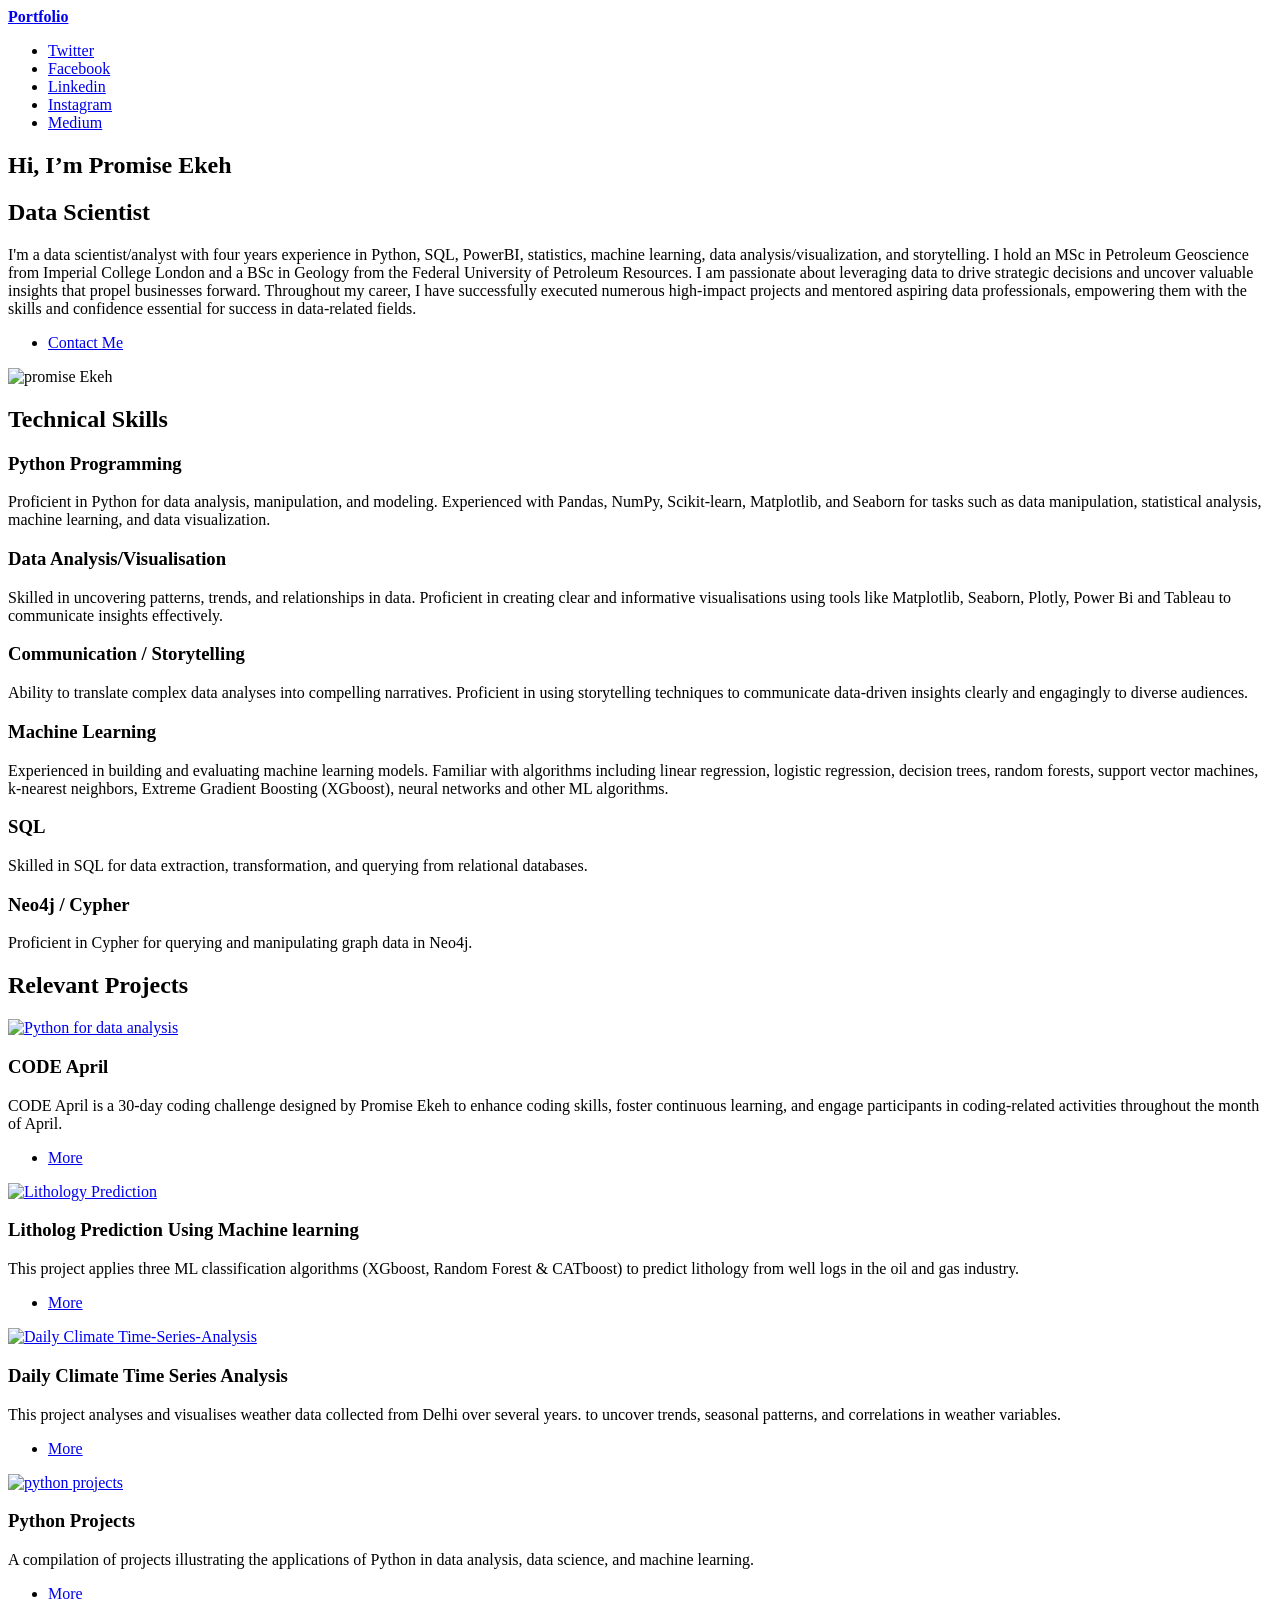
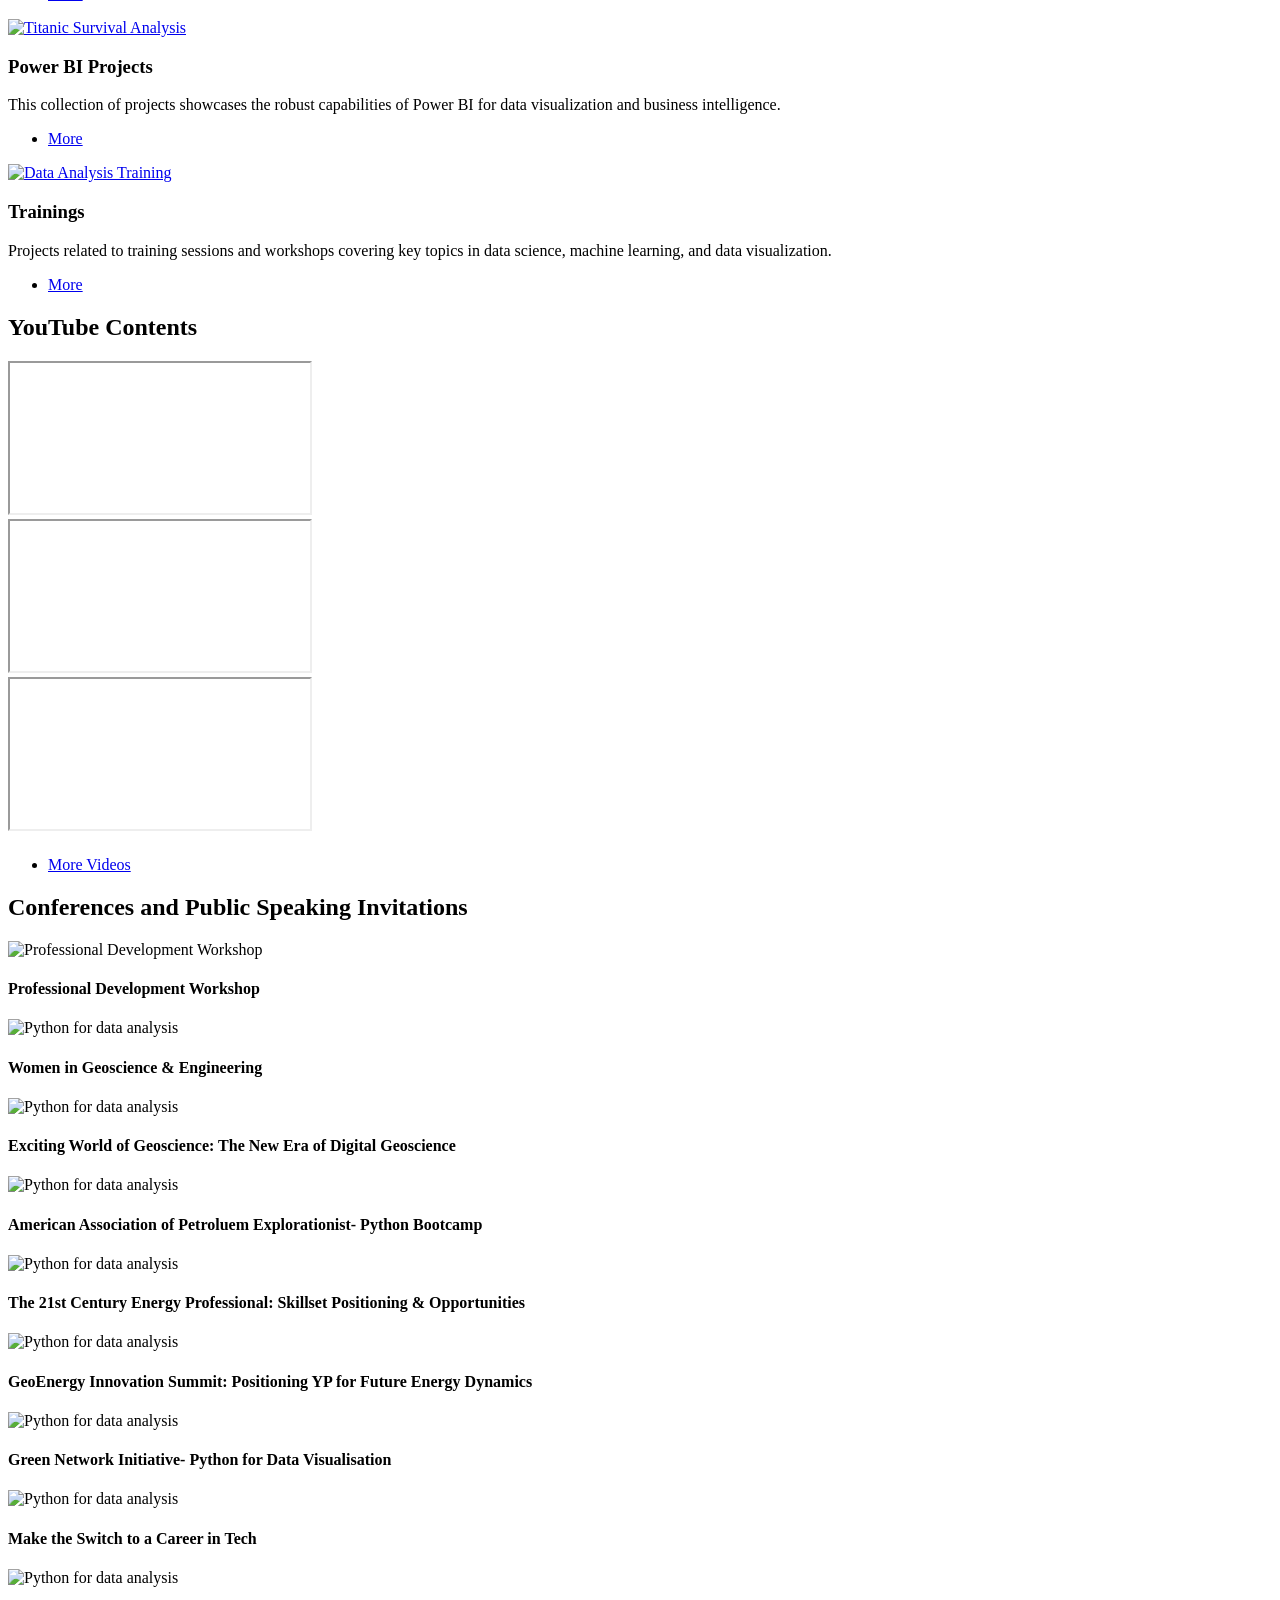
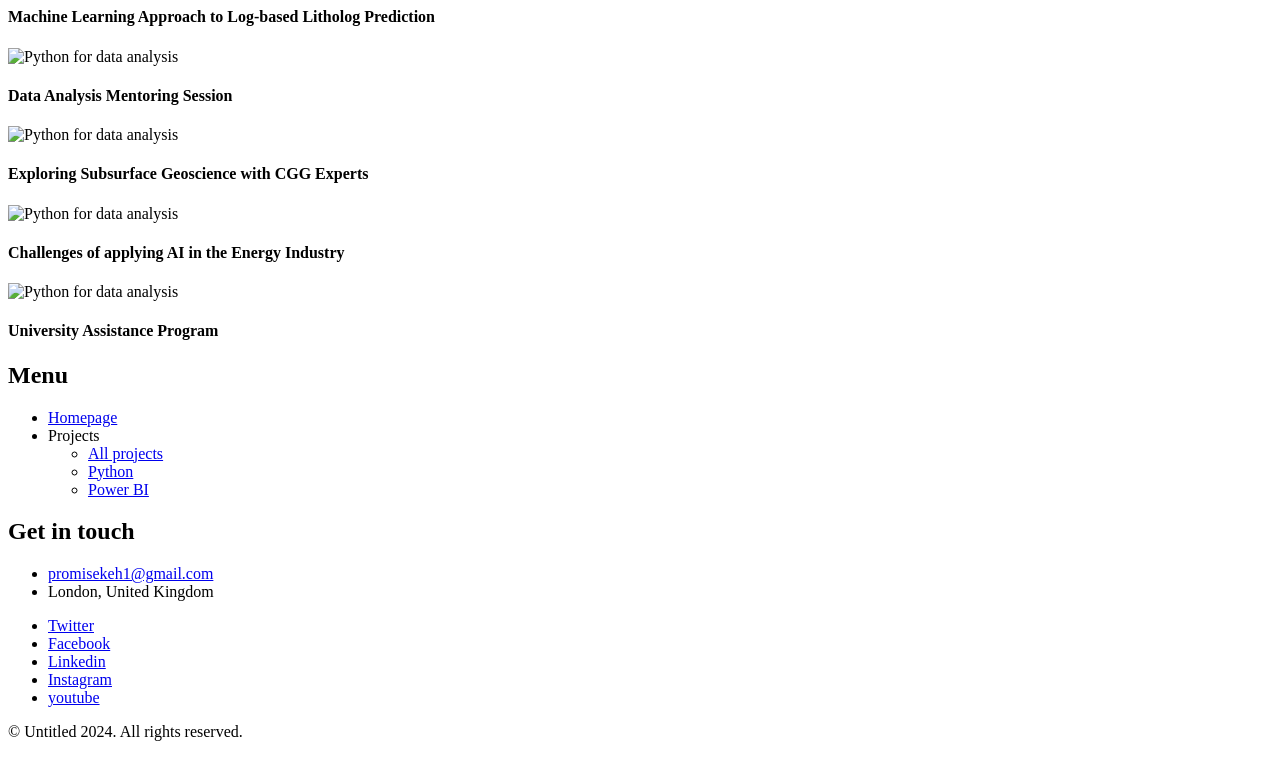
==== index.html @ 39a0fab2 "analyst" ====
<!DOCTYPE HTML>

<html>
	<head>
		<title>Promise Ekeh's  Portfolio</title>
		<meta charset="utf-8" />
		<meta name="viewport" content="width=device-width, initial-scale=1, user-scalable=no" />
		<link rel="stylesheet" href="assets/css/main.css" />
	</head>
	<body class="is-preload">

		<!-- Wrapper -->
			<div id="wrapper">

				<!-- Main -->
					<div id="main">
						<div class="inner">

							<!-- Header -->
								<header id="header">
									<a href="index.html" class="logo"><strong>Portfolio</strong></a>
									
									<ul class="icons">
										<li><a href="https://twitter.com/Promisekeh" class="icon brands fa-twitter" target="_blank"><span class="label">Twitter</span></a></li>
										<li><a href="https://www.facebook.com/promisecekeh" class="icon brands fa-facebook-f" target="_blank"><span class="label">Facebook</span></a></li>
										<li><a href="https://www.linkedin.com/in/promisekeh/" class="icon brands fa-linkedin" target="_blank"><span class="label">Linkedin</span></a></li>
										<li><a href="https://www.github.com/promisekeh/" class="icon brands fa-github" target="_blank"><span class="label">Instagram</span></a></li>
										<li><a href="https://www.youtube.com/@Promisekeh" class="icon brands fa-youtube" target="_blank"><span class="label">Medium</span></a></li>
									</ul>
								</header>

							<!-- Banner -->
								<section id="banner">
									<div>
										<!-- <div class="content"> -->
										<header class="p">
											
											<h1>Hi, I’m Promise Ekeh<br>
										
										<h2><strong>Data Scientist</h2></strong> 
										</header>
										
										<p>
											I'm a data scientist/analyst with  four years experience in Python, SQL, PowerBI, statistics, machine learning, data analysis/visualization, and storytelling. 
											I hold an MSc in Petroleum Geoscience from Imperial College London and a BSc in Geology from the Federal University of Petroleum Resources.
											I am passionate about leveraging data to drive strategic decisions and uncover valuable insights that propel businesses forward.
											Throughout my career, I have successfully executed numerous high-impact projects and mentored aspiring data professionals, empowering them with the skills and confidence essential for success in data-related fields.

										
										</p>
										<ul class="actions">
											<li><a href="mailto:promisekeh1@gmail.com" class="button big">Contact Me</a></li>
										</ul>
									</div>

									<span class="image img">

										<img src="images/profile_pix.png" alt="promise Ekeh" />
									</span>
								</section>

							<!-- Technical Skills Section -->
								<section>
									<header class="major">
										<h2>Technical Skills</h2>
									</header>
									<div class="features">
										<article>
											<span class="icon">
											<!-- <span class="icon solid fa-code"></span> -->
											<span class="icon solid fa-code"></span>
											<!-- <img src="images/programming language_reduced.jpg" alt="" /> -->
											</span>
											
											<div class="content">
												<h3>Python Programming</h3>
												<p>Proficient in Python for data analysis, manipulation, and modeling. 
													Experienced with Pandas, NumPy, Scikit-learn, Matplotlib, and Seaborn for tasks such as 
													data manipulation, statistical analysis, machine learning, and data visualization. 
												</p>
											</div>
										</article>

										<article>
											<!-- <span class="icon solid fa-filter"></span> -->
											<span class="icon solid fa-chart-line"></span>
											<div class="content">
												<h3>Data Analysis/Visualisation</h3>
												<p>Skilled in uncovering patterns, trends, and relationships in data.
													Proficient in creating clear and informative visualisations using tools like Matplotlib, Seaborn, Plotly, Power Bi and Tableau to communicate insights effectively.</p>
											</div>
										</article>
										
										<article>
											<span class="icon solid fa-comments"></span>
											<div class="content">
												<h3>Communication / Storytelling</h3>
												<p>Ability to translate complex data analyses into compelling narratives.
													Proficient in using storytelling techniques to communicate data-driven insights clearly and engagingly to diverse audiences.</p>
											</div>
										</article>
										<article>
											<!-- <span class="icon solid fa-brain-circuit"></span> -->
											<span class="icon solid fa-robot"></span>
											<div class="content">
												<h3>Machine Learning</h3>
												<p>Experienced in building and evaluating machine learning models.
													Familiar with algorithms including linear regression, logistic regression, decision trees, random forests, support vector machines, 
													k-nearest neighbors, Extreme Gradient Boosting (XGboost), neural networks and other ML algorithms. 
													</p>
											</div>
										</article>
										
										<article>
											<span class="icon">
											<!-- <span class="icon solid fa-code"></span> -->
											<span class="icon solid fa-database"></span>
											</span>
											
											<div class="content">
												<h3>SQL</h3>
												<p>Skilled in SQL for data extraction, transformation, and querying from relational databases.
													
												</p>
											</div>
										</article>

										<article>
											<span class="icon">
											<span class="icon solid fa-project-diagram"></span>
											</span>
											
											<div class="content">
												<h3>Neo4j / Cypher</h3>
												<p>
													Proficient in Cypher for querying and manipulating graph data in Neo4j.
												</p>
											</div>
										</article>


									</div>
								</section>

							<!-- Relevant Projects Section -->
								<section>
									<header class="major">
										<h2>Relevant Projects</h2>
									</header>
									<div class="posts">
										<article>
											<a href="https://github.com/Promisekeh/CODE-APRIL" class="image" target="_blank"><img src="images/Code April.png" alt="Python for data analysis" /></a>
											<h3>CODE April</h3>
											<p>
												CODE April is a 30-day coding challenge designed by Promise Ekeh to enhance coding skills, foster continuous learning, and engage participants in coding-related activities throughout the month of April. 
												<!-- This initiative aims to promote coding proficiency, encourage participation in coding exercises, and build a supportive community of learners and developers. -->
											</p>
											<ul class="actions">
												<li><a href="https://github.com/Promisekeh/CODE-APRIL" class="button" target="_blank">More</a></li>
											</ul>
										</article>
										<article>
											<a href="https://github.com/Promisekeh/Lithology-Prediction-with-Machine-Learning/tree/main/notebooks" class="image" target="_blank"><img src="images/Lithology_Prediction.png" alt="Lithology Prediction" /></a>
											<h3>Litholog Prediction Using Machine learning</h3>
											<p>
												This project applies three ML classification algorithms (XGboost, Random Forest & CATboost) to predict lithology from well logs in the oil and gas industry. 
												<!-- The focus is on utilizing advanced data analysis techniques to accurately classify different rock types, aiding in better decision-making and resource evaluation. -->
											</p>
											<ul class="actions">
												<li><a href="https://github.com/Promisekeh/Lithology-Prediction-with-Machine-Learning/tree/main/notebooks" class="button" target="_blank">More</a></li>
											</ul>
										</article>

										<article>
											<a href="https://github.com/Promisekeh/Data-Analysis-Projects/blob/main/Time-Series-Analysis/README.md" class="image" target="_blank"><img src="images/climateTS2.png" alt="Daily Climate Time-Series-Analysis" /></a>
											<h3>Daily Climate Time Series Analysis</h3>
											<p>This project analyses and visualises weather data collected from Delhi over several years. 
												to uncover trends, seasonal patterns, and correlations in weather variables.
												<!-- It showcases how Python can be leveraged to process and analyze geological data, providing insights into the properties and behaviors of rocks and fluids in the subsurface environment.</p> -->
											<ul class="actions">
												<li><a href="https://github.com/Promisekeh/Data-Analysis-Projects/blob/main/Time-Series-Analysis/README.md" class="button" target="_blank">More</a></li>
											</ul>
										</article>

										<!-- <article>
											<a href="https://github.com/Promisekeh/Petrophysical-Analysis-with-Python" class="image" target="_blank"><img src="images/petrophysical_analysis.png" alt="Petrophysical Analysis with Python" /></a>
											<h3>Petrophysical Analysis with Python</h3>
											<p>This project demonstrates the use of Python programming for conducting detailed petrophysical analysis. 
												It showcases how Python can be leveraged to process and analyze geological data, providing insights into the properties and behaviors of rocks and fluids in the subsurface environment.</p>
											<ul class="actions">
												<li><a href="https://github.com/Promisekeh/Petrophysical-Analysis-with-Python" class="button" target="_blank">More</a></li>
											</ul>
										</article> -->


										<article>
											<a href="projects.html" class="image"><img src="images/python_projects.png" alt="python projects" /></a>
											<h3>Python Projects</h3>
											<p>A compilation of projects illustrating the applications of Python in data analysis, data science, and machine learning. 
												<!-- These projects highlight the versatility and power of Python as a programming language, showcasing its capabilities in solving real-world problems through data-driven approaches.</p> -->
											<ul class="actions">
												<li><a href="projects.html#python_projects" class="button">More</a></li>
											</ul>
										</article>
										<article>
											<a href="projects.html#powerbi_projects" class="image"><img src="images/Titanic-PBI.png" alt="Titanic Survival Analysis" /></a>
											<h3>Power BI Projects</h3>
											<p>This collection of projects showcases the robust capabilities of Power BI for data visualization and business intelligence. 
												<!-- Power BI, a powerful tool developed by Microsoft, enables users to connect to various data sources, transform raw data into meaningful insights, and create interactive dashboards and reports.</p> -->
											<ul class="actions">
												<li><a href="projects.html#powerbi_projects" class="button">More</a></li>
											</ul>
										</article>
										<article>
											<a href="https://github.com/Promisekeh/Python-Training" class="image" target="_blank"><img src="images/trainings.png" alt="Data Analysis Training" /></a>
											<h3>Trainings</h3>
											<p>
												Projects related to training sessions and workshops covering key topics in data science, machine learning, and data visualization. 
												<!-- These training initiatives aim to equip participants with essential skills and knowledge needed to excel in the field of data analysis and related areas. -->
											</p>
											<ul class="actions">
												<li><a href="https://github.com/Promisekeh/Python-Training" class="button" target="_blank">More</a></li>
											</ul>
										</article>
										<!-- <article>
											<a href="#" class="image"><img src="images/pic06.jpg" alt="" /></a>
											<h3>SQL</h3>
											<p>Covers a range of SQL projects focused on database management, data extraction, transformation, and querying from relational databases.</p>
											<ul class="actions">
												<li><a href="#" class="button">More</a></li>
											</ul>
										</article> -->
									</div>
								</section>

							<!-- YouTube Contents -->
							<section>
								<header class="major">
									<h2>YouTube Contents</h2>
								</header>

								<div class="mini-posts2">
									<article>
										<div class="frame-container">
											<iframe class="frame" src="https://www.youtube.com/embed/rXdW5Kiaowk?si=5FbmlHQwGzYNH2qj" 
													title="YouTube video player" allow="accelerometer; autoplay; 
													clipboard-write; encrypted-media; gyroscope; picture-in-picture" allowfullscreen></iframe>
										</div>
									</article>

									<article>
										<div class="frame-container">
											<iframe class="frame" src="https://www.youtube.com/embed/z2GJM5v2Iuo?si=r91eQQ-SFddVPXZW" 
													title="YouTube video player" allow="accelerometer; autoplay; 
													clipboard-write; encrypted-media; gyroscope; picture-in-picture" allowfullscreen></iframe>
										</div>
									</article>
									<article>
										<div class="frame-container">
											<iframe class="frame" src="https://www.youtube.com/embed/iJSNO8nJGc4?si=6Npl8JkLulYdHKsa" 
													title="YouTube video player" allow="accelerometer; autoplay; 
													clipboard-write; encrypted-media; gyroscope; picture-in-picture" allowfullscreen></iframe>
										</div>
									</article>

									</div>
									<div class="action">
										<h4> </h4>
									<ul class="actions small">
										<li><a href="https://www.youtube.com/@Promisekeh/videos" class="button icon solid fa-external-link-alt" target="_blank">More Videos</a></li>
									</ul>
									</div>
								</section>


								<!-- Conference and Public Speaking Invitation -->
								<section>
									<header class="major">
										<h2>Conferences and Public Speaking Invitations</h2>
									</header>
	
									<div class="mini posts">
										<article>
											<a class="image" ><img src="images/warri_chapter.jpg" alt="Professional Development Workshop" /></a>
											<h4>Professional Development Workshop</h4>
										</article>
										<article>
											<a class="image" ><img src="images/WIGE.jpg" alt="Python for data analysis" /></a>
											<h4>Women in Geoscience & Engineering</h4>
										</article>

										<article>
											<a  class="image"><img src="images/NAPEYP.jpeg" alt="Python for data analysis" /></a>
											<h4>Exciting World of Geoscience: The New Era of Digital Geoscience </h4>
										</article>
										
										<article>
											<a class="image"><img src="images/AAPG_YP_Python_Boot_Camp.png" alt="Python for data analysis" /></a>
											<h4>American Association of Petroluem Explorationist- Python Bootcamp</h4>
										</article>

										<article>
											<a class="image"><img src="images/proally.jpg" alt="Python for data analysis" /></a>
											<h4>The 21st Century Energy Professional: Skillset Positioning & Opportunities</h4>
										</article>										

										<article>
											<a class="image"><img src="images/NAPEICE.jpeg" alt="Python for data analysis" /></a>
											<h4>GeoEnergy Innovation Summit: Positioning YP for Future Energy Dynamics</h4>
										</article>

										<article>
											<a  class="image"><img src="images/GNI.jpeg" alt="Python for data analysis" /></a>
											<h4>Green Network Initiative- Python for Data Visualisation</h4>
										</article>

										<article>
											<a  class="image"><img src="images/outlier.jpeg" alt="Python for data analysis" /></a>
											<h4>Make the Switch to a Career in Tech</h4>
										</article>

										<article>
											<a class="image"><img src="images/NAPE_europre.jpeg" alt="Python for data analysis" /></a>
											<h4>Machine Learning Approach to Log-based Litholog Prediction</h4>
										</article>

										<article>
											<a  class="image"><img src="images/Lecture_hub1.jpg" alt="Python for data analysis" /></a>
											<h4>Data Analysis Mentoring Session</h4>
										</article>

										<article>
											<a class="image"><img src="images/SEGfuta.jpeg" alt="Python for data analysis" /></a>
											<h4>Exploring Subsurface Geoscience with CGG Experts</h4>
										</article>

										<article>
											<a  class="image"><img src="images/NAPEYP_sep.jpeg" alt="Python for data analysis" /></a>
											<h4>Challenges of applying AI in the Energy Industry</h4>
										</article>

										<article>
											<a class="image"><img src="images/NAPEUAP.jpeg" alt="Python for data analysis" /></a>
											<h4>University Assistance Program</h4>
										</article>
								</section>


						</div>
					</div>

				<!-- Sidebar -->
					<div id="sidebar" class="sticky">
						<div class="inner">

							<!-- Search -->
								<!-- <section id="search" class="alt">
									<form method="post" action="#">
										<input type="text" name="query" id="query" placeholder="Search" />
									</form>
								</section> -->

							<!-- Menu -->
								<nav id="menu">
									<header class="major">
										<h2>Menu</h2>
									</header>
									<ul>
										<li><a href="index.html">Homepage</a></li>
										
										<li>
											<span  class="opener" >Projects </span>
											<ul> 

												<li><a href="projects.html">All projects</a></li>
												<li><a href="projects.html#python_projects">Python</a></li>
												<li><a href="projects.html#powerbi_projects">Power BI</a></li>
												<!-- <li><a href="projects.html">SQL</a><li></li> -->

											</ul>
										</li>
										
									</ul>
								</nav>

				

							<!-- Section -->
								<section>
									<header class="major">
										<h2>Get in touch</h2>
									</header>
									<ul class="contact">
										<li class="icon solid fa-envelope"><a href="mailto:promisekeh1@gmail.com">promisekeh1@gmail.com</a></li>
										<!-- <li class="icon solid fa-phone">(000) 000-0000</li> -->
										<li class="icon solid fa-home">London, United Kingdom</li>
									</ul>
								</section>

							<!-- Footer -->
								<footer id="footer">
									<ul class="icons">
										<li><a href="https://twitter.com/Promisekeh" class="icon brands fa-twitter" target="_blank"><span class="label">Twitter</span></a></li>
										<li><a href="https://www.facebook.com/promisecekeh" class="icon brands fa-facebook-f" target="_blank"><span class="label">Facebook</span></a></li>
										<li><a href="https://www.linkedin.com/in/promisekeh/" class="icon brands fa-linkedin" target="_blank"><span class="label">Linkedin</span></a></li>
										<li><a href="https://www.github.com/promisekeh/" class="icon brands fa-github" target="_blank"><span class="label">Instagram</span></a></li>
										<li><a href="https://www.youtube.com/@Promisekeh" class="icon brands fa-youtube" target="_blank"><span class="label">youtube</span></a></li>
									</ul>
									<p class="copyright">&copy; Untitled 2024. All rights reserved.</p>
								</footer>

						</div>
					</div>

			</div>

		<!-- Scripts -->
			<script src="assets/js/jquery.min.js"></script>
			<script src="assets/js/browser.min.js"></script>
			<script src="assets/js/breakpoints.min.js"></script>
			<script src="assets/js/util.js"></script>
			<script src="assets/js/main.js"></script>

	</body>
</html>
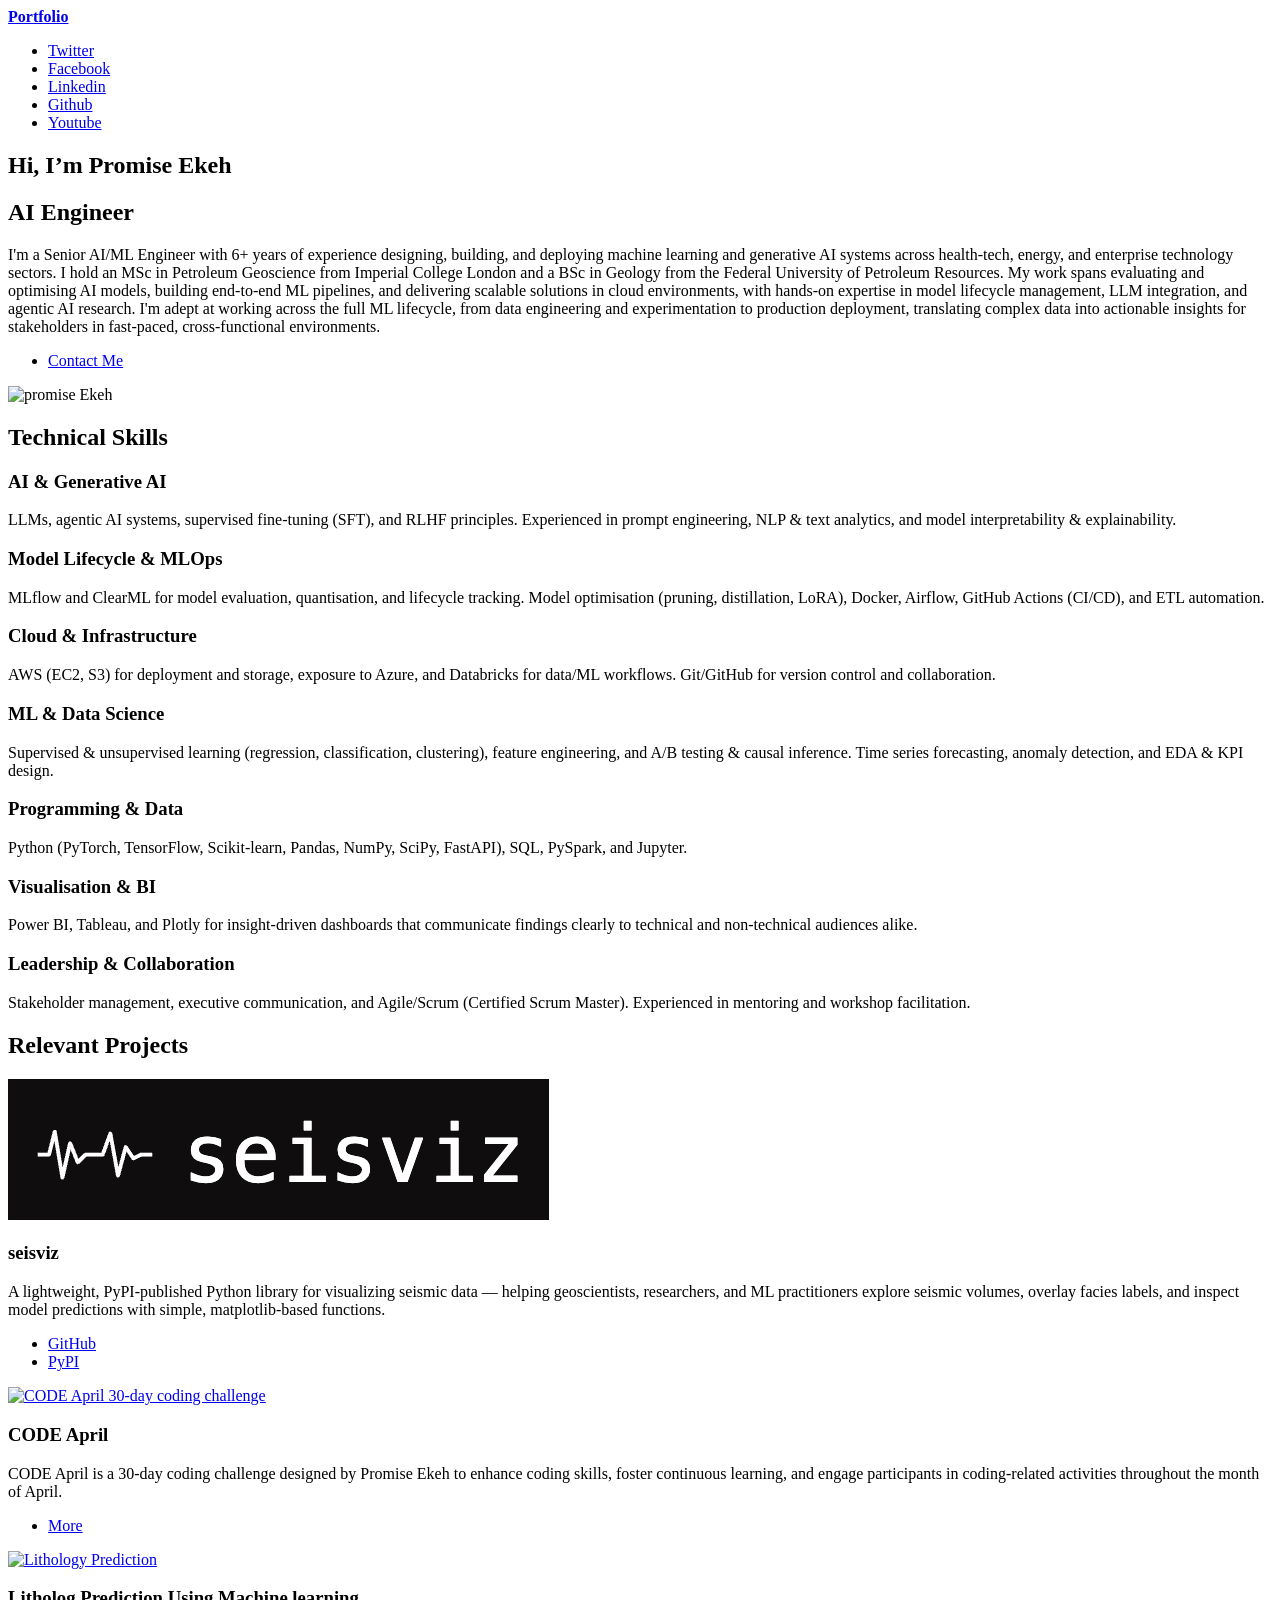
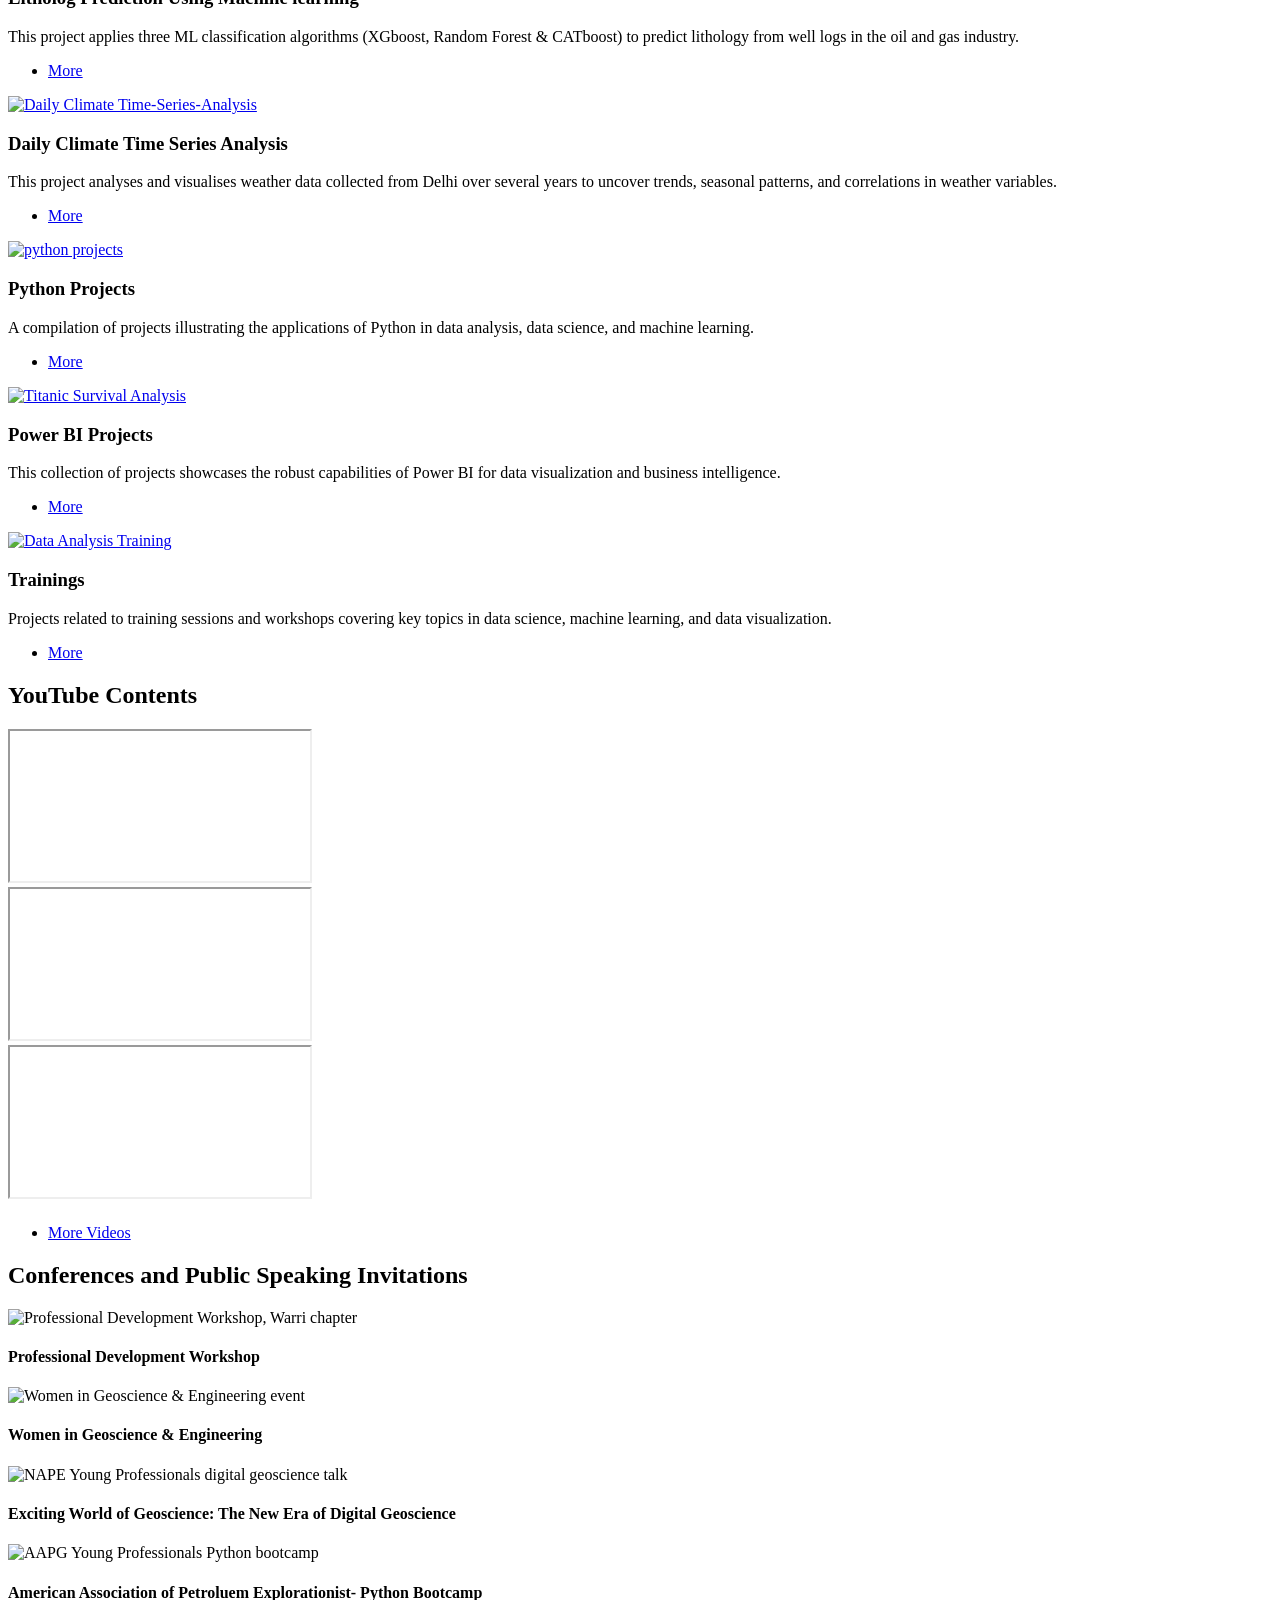
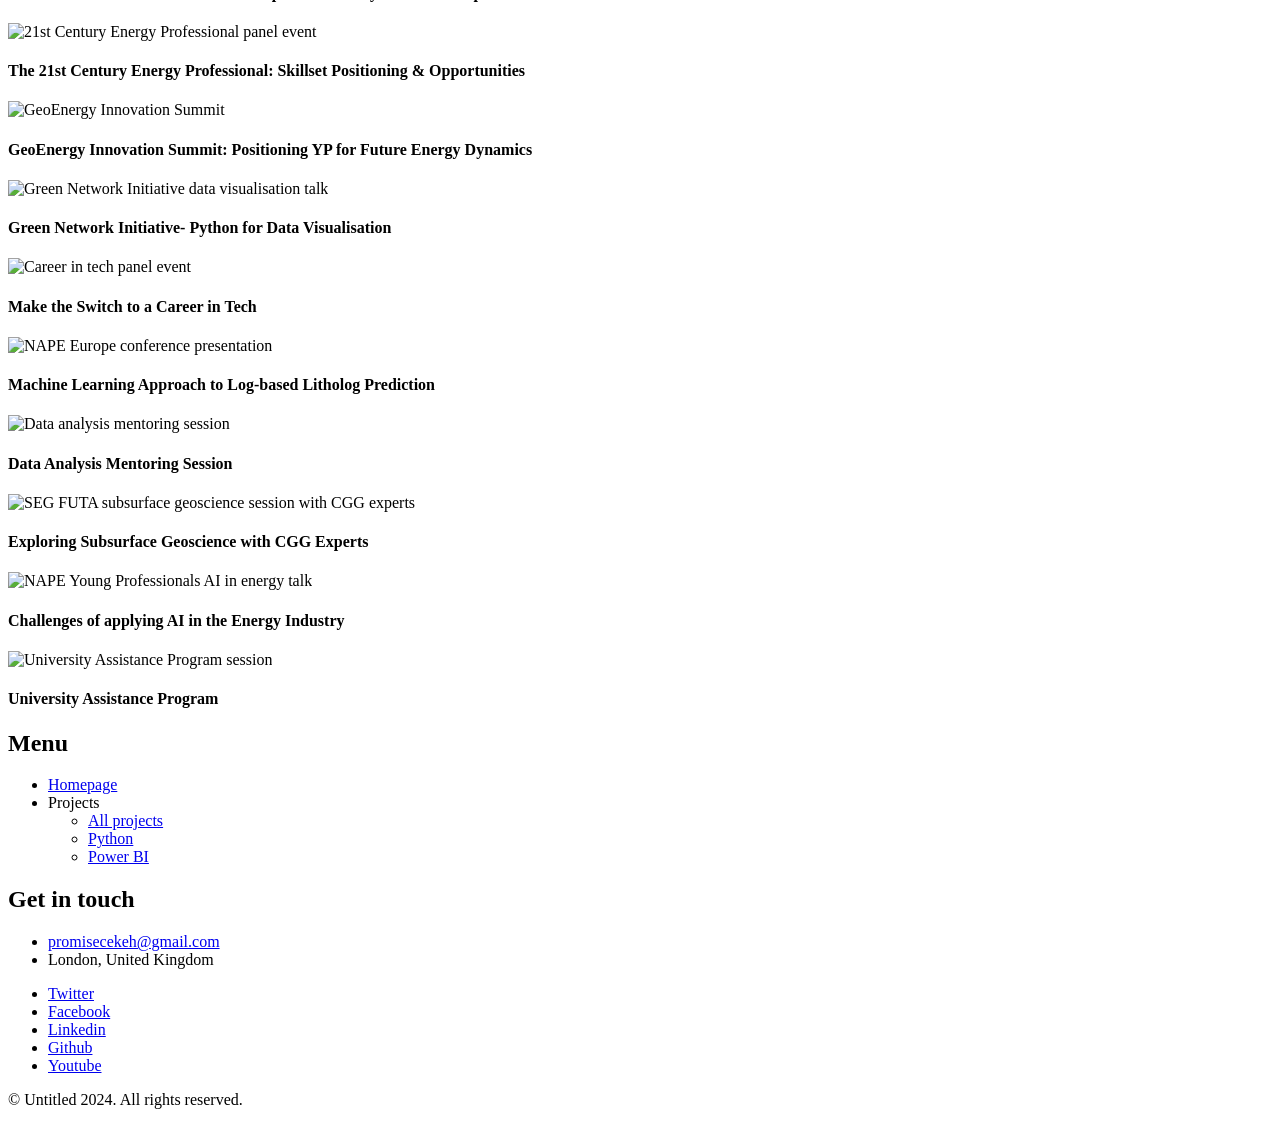
==== commit ac433f71: "Updated portfolio website: corrected title, improved project descriptions, updated links to GitHub r" ====
--- a/index.html
+++ b/index.html
@@ -2,7 +2,7 @@
 
 <html>
 	<head>
-		<title>Promise Ekeh's  Portfolio</title>
+		<title>Promise Ekeh's Portfolio</title>
 		<meta charset="utf-8" />
 		<meta name="viewport" content="width=device-width, initial-scale=1, user-scalable=no" />
 		<link rel="stylesheet" href="assets/css/main.css" />
@@ -24,8 +24,8 @@
 										<li><a href="https://twitter.com/Promisekeh" class="icon brands fa-twitter" target="_blank"><span class="label">Twitter</span></a></li>
 										<li><a href="https://www.facebook.com/promisecekeh" class="icon brands fa-facebook-f" target="_blank"><span class="label">Facebook</span></a></li>
 										<li><a href="https://www.linkedin.com/in/promisekeh/" class="icon brands fa-linkedin" target="_blank"><span class="label">Linkedin</span></a></li>
-										<li><a href="https://www.github.com/promisekeh/" class="icon brands fa-github" target="_blank"><span class="label">Instagram</span></a></li>
-										<li><a href="https://www.youtube.com/@Promisekeh" class="icon brands fa-youtube" target="_blank"><span class="label">Medium</span></a></li>
+										<li><a href="https://www.github.com/promiseekeh/" class="icon brands fa-github" target="_blank"><span class="label">Github</span></a></li>
+										<li><a href="https://www.youtube.com/@Promisekeh" class="icon brands fa-youtube" target="_blank"><span class="label">Youtube</span></a></li>
 									</ul>
 								</header>
 
@@ -35,21 +35,18 @@
 										<!-- <div class="content"> -->
 										<header class="p">
 											
-											<h1>Hi, I’m Promise Ekeh<br>
-										
-										<h2><strong>Data Scientist</h2></strong> 
+											<h1>Hi, I’m Promise Ekeh</h1>
+										<h2><strong>AI Engineer</strong></h2>
 										</header>
 										
 										<p>
-											I'm a data scientist/analyst with  four years experience in Python, SQL, PowerBI, statistics, machine learning, data analysis/visualization, and storytelling. 
+											I'm a Senior AI/ML Engineer with 6+ years of experience designing, building, and deploying machine learning and generative AI systems across health-tech, energy, and enterprise technology sectors.
 											I hold an MSc in Petroleum Geoscience from Imperial College London and a BSc in Geology from the Federal University of Petroleum Resources.
-											I am passionate about leveraging data to drive strategic decisions and uncover valuable insights that propel businesses forward.
-											Throughout my career, I have successfully executed numerous high-impact projects and mentored aspiring data professionals, empowering them with the skills and confidence essential for success in data-related fields.
-
-										
+											My work spans evaluating and optimising AI models, building end-to-end ML pipelines, and delivering scalable solutions in cloud environments, with hands-on expertise in model lifecycle management, LLM integration, and agentic AI research.
+											I'm adept at working across the full ML lifecycle, from data engineering and experimentation to production deployment, translating complex data into actionable insights for stakeholders in fast-paced, cross-functional environments.
 										</p>
 										<ul class="actions">
-											<li><a href="mailto:promisekeh1@gmail.com" class="button big">Contact Me</a></li>
+											<li><a href="mailto:promisecekeh@gmail.com" class="button big">Contact Me</a></li>
 										</ul>
 									</div>
 
@@ -66,78 +63,65 @@
 									</header>
 									<div class="features">
 										<article>
-											<span class="icon">
-											<!-- <span class="icon solid fa-code"></span> -->
+											<span class="icon solid fa-brain"></span>
+											<div class="content">
+												<h3>AI & Generative AI</h3>
+												<p>LLMs, agentic AI systems, supervised fine-tuning (SFT), and RLHF principles.
+													Experienced in prompt engineering, NLP & text analytics, and model interpretability & explainability.</p>
+											</div>
+										</article>
+
+										<article>
+											<span class="icon solid fa-cogs"></span>
+											<div class="content">
+												<h3>Model Lifecycle & MLOps</h3>
+												<p>MLflow and ClearML for model evaluation, quantisation, and lifecycle tracking.
+													Model optimisation (pruning, distillation, LoRA), Docker, Airflow, GitHub Actions (CI/CD), and ETL automation.</p>
+											</div>
+										</article>
+
+										<article>
+											<span class="icon solid fa-cloud"></span>
+											<div class="content">
+												<h3>Cloud & Infrastructure</h3>
+												<p>AWS (EC2, S3) for deployment and storage, exposure to Azure, and Databricks for data/ML workflows.
+													Git/GitHub for version control and collaboration.</p>
+											</div>
+										</article>
+
+										<article>
+											<span class="icon solid fa-chart-line"></span>
+											<div class="content">
+												<h3>ML & Data Science</h3>
+												<p>Supervised & unsupervised learning (regression, classification, clustering), feature engineering, and A/B testing & causal inference.
+													Time series forecasting, anomaly detection, and EDA & KPI design.</p>
+											</div>
+										</article>
+
+										<article>
 											<span class="icon solid fa-code"></span>
-											<!-- <img src="images/programming language_reduced.jpg" alt="" /> -->
-											</span>
-											
-											<div class="content">
-												<h3>Python Programming</h3>
-												<p>Proficient in Python for data analysis, manipulation, and modeling. 
-													Experienced with Pandas, NumPy, Scikit-learn, Matplotlib, and Seaborn for tasks such as 
-													data manipulation, statistical analysis, machine learning, and data visualization. 
-												</p>
-											</div>
-										</article>
-
-										<article>
-											<!-- <span class="icon solid fa-filter"></span> -->
-											<span class="icon solid fa-chart-line"></span>
-											<div class="content">
-												<h3>Data Analysis/Visualisation</h3>
-												<p>Skilled in uncovering patterns, trends, and relationships in data.
-													Proficient in creating clear and informative visualisations using tools like Matplotlib, Seaborn, Plotly, Power Bi and Tableau to communicate insights effectively.</p>
-											</div>
-										</article>
-										
-										<article>
-											<span class="icon solid fa-comments"></span>
-											<div class="content">
-												<h3>Communication / Storytelling</h3>
-												<p>Ability to translate complex data analyses into compelling narratives.
-													Proficient in using storytelling techniques to communicate data-driven insights clearly and engagingly to diverse audiences.</p>
-											</div>
-										</article>
-										<article>
-											<!-- <span class="icon solid fa-brain-circuit"></span> -->
-											<span class="icon solid fa-robot"></span>
-											<div class="content">
-												<h3>Machine Learning</h3>
-												<p>Experienced in building and evaluating machine learning models.
-													Familiar with algorithms including linear regression, logistic regression, decision trees, random forests, support vector machines, 
-													k-nearest neighbors, Extreme Gradient Boosting (XGboost), neural networks and other ML algorithms. 
-													</p>
-											</div>
-										</article>
-										
-										<article>
-											<span class="icon">
-											<!-- <span class="icon solid fa-code"></span> -->
-											<span class="icon solid fa-database"></span>
-											</span>
-											
-											<div class="content">
-												<h3>SQL</h3>
-												<p>Skilled in SQL for data extraction, transformation, and querying from relational databases.
-													
-												</p>
-											</div>
-										</article>
-
-										<article>
-											<span class="icon">
-											<span class="icon solid fa-project-diagram"></span>
-											</span>
-											
-											<div class="content">
-												<h3>Neo4j / Cypher</h3>
-												<p>
-													Proficient in Cypher for querying and manipulating graph data in Neo4j.
-												</p>
-											</div>
-										</article>
-
+											<div class="content">
+												<h3>Programming & Data</h3>
+												<p>Python (PyTorch, TensorFlow, Scikit-learn, Pandas, NumPy, SciPy, FastAPI), SQL, PySpark, and Jupyter.</p>
+											</div>
+										</article>
+
+										<article>
+											<span class="icon solid fa-chart-pie"></span>
+											<div class="content">
+												<h3>Visualisation & BI</h3>
+												<p>Power BI, Tableau, and Plotly for insight-driven dashboards that communicate findings clearly to technical and non-technical audiences alike.</p>
+											</div>
+										</article>
+
+										<article>
+											<span class="icon solid fa-users"></span>
+											<div class="content">
+												<h3>Leadership & Collaboration</h3>
+												<p>Stakeholder management, executive communication, and Agile/Scrum (Certified Scrum Master).
+													Experienced in mentoring and workshop facilitation.</p>
+											</div>
+										</article>
 
 									</div>
 								</section>
@@ -149,46 +133,57 @@
 									</header>
 									<div class="posts">
 										<article>
-											<a href="https://github.com/Promisekeh/CODE-APRIL" class="image" target="_blank"><img src="images/Code April.png" alt="Python for data analysis" /></a>
+											<a href="https://github.com/promiseekeh/seisviz" class="image" target="_blank"><img src="images/seisviz_logo.png" alt="seisviz seismic data visualization library" /></a>
+											<h3>seisviz</h3>
+											<p>
+												A lightweight, PyPI-published Python library for visualizing seismic data — helping geoscientists, researchers, and ML practitioners explore seismic volumes, overlay facies labels, and inspect model predictions with simple, matplotlib-based functions.
+											</p>
+											<ul class="actions">
+												<li><a href="https://github.com/promiseekeh/seisviz" class="button" target="_blank">GitHub</a></li>
+												<li><a href="https://pypi.org/project/seisviz/" class="button" target="_blank">PyPI</a></li>
+											</ul>
+										</article>
+										<article>
+											<a href="https://github.com/promiseekeh/CODE-APRIL" class="image" target="_blank"><img src="images/Code April.png" alt="CODE April 30-day coding challenge" /></a>
 											<h3>CODE April</h3>
 											<p>
 												CODE April is a 30-day coding challenge designed by Promise Ekeh to enhance coding skills, foster continuous learning, and engage participants in coding-related activities throughout the month of April. 
 												<!-- This initiative aims to promote coding proficiency, encourage participation in coding exercises, and build a supportive community of learners and developers. -->
 											</p>
 											<ul class="actions">
-												<li><a href="https://github.com/Promisekeh/CODE-APRIL" class="button" target="_blank">More</a></li>
-											</ul>
-										</article>
-										<article>
-											<a href="https://github.com/Promisekeh/Lithology-Prediction-with-Machine-Learning/tree/main/notebooks" class="image" target="_blank"><img src="images/Lithology_Prediction.png" alt="Lithology Prediction" /></a>
+												<li><a href="https://github.com/promiseekeh/CODE-APRIL" class="button" target="_blank">More</a></li>
+											</ul>
+										</article>
+										<article>
+											<a href="https://github.com/promiseekeh/Lithology-Prediction-with-Machine-Learning/tree/main/notebooks" class="image" target="_blank"><img src="images/Lithology_Prediction.png" alt="Lithology Prediction" /></a>
 											<h3>Litholog Prediction Using Machine learning</h3>
 											<p>
 												This project applies three ML classification algorithms (XGboost, Random Forest & CATboost) to predict lithology from well logs in the oil and gas industry. 
 												<!-- The focus is on utilizing advanced data analysis techniques to accurately classify different rock types, aiding in better decision-making and resource evaluation. -->
 											</p>
 											<ul class="actions">
-												<li><a href="https://github.com/Promisekeh/Lithology-Prediction-with-Machine-Learning/tree/main/notebooks" class="button" target="_blank">More</a></li>
-											</ul>
-										</article>
-
-										<article>
-											<a href="https://github.com/Promisekeh/Data-Analysis-Projects/blob/main/Time-Series-Analysis/README.md" class="image" target="_blank"><img src="images/climateTS2.png" alt="Daily Climate Time-Series-Analysis" /></a>
+												<li><a href="https://github.com/promiseekeh/Lithology-Prediction-with-Machine-Learning/tree/main/notebooks" class="button" target="_blank">More</a></li>
+											</ul>
+										</article>
+
+										<article>
+											<a href="https://github.com/promiseekeh/Data-Analysis-Projects/blob/main/Time-Series-Analysis/README.md" class="image" target="_blank"><img src="images/climateTS2.png" alt="Daily Climate Time-Series-Analysis" /></a>
 											<h3>Daily Climate Time Series Analysis</h3>
-											<p>This project analyses and visualises weather data collected from Delhi over several years. 
+											<p>This project analyses and visualises weather data collected from Delhi over several years
 												to uncover trends, seasonal patterns, and correlations in weather variables.
-												<!-- It showcases how Python can be leveraged to process and analyze geological data, providing insights into the properties and behaviors of rocks and fluids in the subsurface environment.</p> -->
-											<ul class="actions">
-												<li><a href="https://github.com/Promisekeh/Data-Analysis-Projects/blob/main/Time-Series-Analysis/README.md" class="button" target="_blank">More</a></li>
+												<!-- It showcases how Python can be leveraged to process and analyze geological data, providing insights into the properties and behaviors of rocks and fluids in the subsurface environment. --></p>
+											<ul class="actions">
+												<li><a href="https://github.com/promiseekeh/Data-Analysis-Projects/blob/main/Time-Series-Analysis/README.md" class="button" target="_blank">More</a></li>
 											</ul>
 										</article>
 
 										<!-- <article>
-											<a href="https://github.com/Promisekeh/Petrophysical-Analysis-with-Python" class="image" target="_blank"><img src="images/petrophysical_analysis.png" alt="Petrophysical Analysis with Python" /></a>
+											<a href="https://github.com/promiseekeh/Petrophysical-Analysis-with-Python" class="image" target="_blank"><img src="images/petrophysical_analysis.png" alt="Petrophysical Analysis with Python" /></a>
 											<h3>Petrophysical Analysis with Python</h3>
 											<p>This project demonstrates the use of Python programming for conducting detailed petrophysical analysis. 
 												It showcases how Python can be leveraged to process and analyze geological data, providing insights into the properties and behaviors of rocks and fluids in the subsurface environment.</p>
 											<ul class="actions">
-												<li><a href="https://github.com/Promisekeh/Petrophysical-Analysis-with-Python" class="button" target="_blank">More</a></li>
+												<li><a href="https://github.com/promiseekeh/Petrophysical-Analysis-with-Python" class="button" target="_blank">More</a></li>
 											</ul>
 										</article> -->
 
@@ -196,8 +191,8 @@
 										<article>
 											<a href="projects.html" class="image"><img src="images/python_projects.png" alt="python projects" /></a>
 											<h3>Python Projects</h3>
-											<p>A compilation of projects illustrating the applications of Python in data analysis, data science, and machine learning. 
-												<!-- These projects highlight the versatility and power of Python as a programming language, showcasing its capabilities in solving real-world problems through data-driven approaches.</p> -->
+											<p>A compilation of projects illustrating the applications of Python in data analysis, data science, and machine learning.
+												<!-- These projects highlight the versatility and power of Python as a programming language, showcasing its capabilities in solving real-world problems through data-driven approaches. --></p>
 											<ul class="actions">
 												<li><a href="projects.html#python_projects" class="button">More</a></li>
 											</ul>
@@ -205,21 +200,21 @@
 										<article>
 											<a href="projects.html#powerbi_projects" class="image"><img src="images/Titanic-PBI.png" alt="Titanic Survival Analysis" /></a>
 											<h3>Power BI Projects</h3>
-											<p>This collection of projects showcases the robust capabilities of Power BI for data visualization and business intelligence. 
-												<!-- Power BI, a powerful tool developed by Microsoft, enables users to connect to various data sources, transform raw data into meaningful insights, and create interactive dashboards and reports.</p> -->
+											<p>This collection of projects showcases the robust capabilities of Power BI for data visualization and business intelligence.
+												<!-- Power BI, a powerful tool developed by Microsoft, enables users to connect to various data sources, transform raw data into meaningful insights, and create interactive dashboards and reports. --></p>
 											<ul class="actions">
 												<li><a href="projects.html#powerbi_projects" class="button">More</a></li>
 											</ul>
 										</article>
 										<article>
-											<a href="https://github.com/Promisekeh/Python-Training" class="image" target="_blank"><img src="images/trainings.png" alt="Data Analysis Training" /></a>
+											<a href="https://github.com/promiseekeh/Python-Training" class="image" target="_blank"><img src="images/trainings.png" alt="Data Analysis Training" /></a>
 											<h3>Trainings</h3>
 											<p>
 												Projects related to training sessions and workshops covering key topics in data science, machine learning, and data visualization. 
 												<!-- These training initiatives aim to equip participants with essential skills and knowledge needed to excel in the field of data analysis and related areas. -->
 											</p>
 											<ul class="actions">
-												<li><a href="https://github.com/Promisekeh/Python-Training" class="button" target="_blank">More</a></li>
+												<li><a href="https://github.com/promiseekeh/Python-Training" class="button" target="_blank">More</a></li>
 											</ul>
 										</article>
 										<!-- <article>
@@ -281,66 +276,66 @@
 	
 									<div class="mini posts">
 										<article>
-											<a class="image" ><img src="images/warri_chapter.jpg" alt="Professional Development Workshop" /></a>
+											<span class="image"><img src="images/warri_chapter.jpg" alt="Professional Development Workshop, Warri chapter" /></span>
 											<h4>Professional Development Workshop</h4>
 										</article>
 										<article>
-											<a class="image" ><img src="images/WIGE.jpg" alt="Python for data analysis" /></a>
+											<span class="image"><img src="images/WIGE.jpg" alt="Women in Geoscience & Engineering event" /></span>
 											<h4>Women in Geoscience & Engineering</h4>
 										</article>
 
 										<article>
-											<a  class="image"><img src="images/NAPEYP.jpeg" alt="Python for data analysis" /></a>
+											<span class="image"><img src="images/NAPEYP.jpeg" alt="NAPE Young Professionals digital geoscience talk" /></span>
 											<h4>Exciting World of Geoscience: The New Era of Digital Geoscience </h4>
 										</article>
-										
-										<article>
-											<a class="image"><img src="images/AAPG_YP_Python_Boot_Camp.png" alt="Python for data analysis" /></a>
+
+										<article>
+											<span class="image"><img src="images/AAPG_YP_Python_Boot_Camp.png" alt="AAPG Young Professionals Python bootcamp" /></span>
 											<h4>American Association of Petroluem Explorationist- Python Bootcamp</h4>
 										</article>
 
 										<article>
-											<a class="image"><img src="images/proally.jpg" alt="Python for data analysis" /></a>
+											<span class="image"><img src="images/proally.jpg" alt="21st Century Energy Professional panel event" /></span>
 											<h4>The 21st Century Energy Professional: Skillset Positioning & Opportunities</h4>
-										</article>										
-
-										<article>
-											<a class="image"><img src="images/NAPEICE.jpeg" alt="Python for data analysis" /></a>
+										</article>
+
+										<article>
+											<span class="image"><img src="images/NAPEICE.jpeg" alt="GeoEnergy Innovation Summit" /></span>
 											<h4>GeoEnergy Innovation Summit: Positioning YP for Future Energy Dynamics</h4>
 										</article>
 
 										<article>
-											<a  class="image"><img src="images/GNI.jpeg" alt="Python for data analysis" /></a>
+											<span class="image"><img src="images/GNI.jpeg" alt="Green Network Initiative data visualisation talk" /></span>
 											<h4>Green Network Initiative- Python for Data Visualisation</h4>
 										</article>
 
 										<article>
-											<a  class="image"><img src="images/outlier.jpeg" alt="Python for data analysis" /></a>
+											<span class="image"><img src="images/outlier.jpeg" alt="Career in tech panel event" /></span>
 											<h4>Make the Switch to a Career in Tech</h4>
 										</article>
 
 										<article>
-											<a class="image"><img src="images/NAPE_europre.jpeg" alt="Python for data analysis" /></a>
+											<span class="image"><img src="images/NAPE_europre.jpeg" alt="NAPE Europe conference presentation" /></span>
 											<h4>Machine Learning Approach to Log-based Litholog Prediction</h4>
 										</article>
 
 										<article>
-											<a  class="image"><img src="images/Lecture_hub1.jpg" alt="Python for data analysis" /></a>
+											<span class="image"><img src="images/Lecture_hub1.jpg" alt="Data analysis mentoring session" /></span>
 											<h4>Data Analysis Mentoring Session</h4>
 										</article>
 
 										<article>
-											<a class="image"><img src="images/SEGfuta.jpeg" alt="Python for data analysis" /></a>
+											<span class="image"><img src="images/SEGfuta.jpeg" alt="SEG FUTA subsurface geoscience session with CGG experts" /></span>
 											<h4>Exploring Subsurface Geoscience with CGG Experts</h4>
 										</article>
 
 										<article>
-											<a  class="image"><img src="images/NAPEYP_sep.jpeg" alt="Python for data analysis" /></a>
+											<span class="image"><img src="images/NAPEYP_sep.jpeg" alt="NAPE Young Professionals AI in energy talk" /></span>
 											<h4>Challenges of applying AI in the Energy Industry</h4>
 										</article>
 
 										<article>
-											<a class="image"><img src="images/NAPEUAP.jpeg" alt="Python for data analysis" /></a>
+											<span class="image"><img src="images/NAPEUAP.jpeg" alt="University Assistance Program session" /></span>
 											<h4>University Assistance Program</h4>
 										</article>
 								</section>
@@ -391,7 +386,7 @@
 										<h2>Get in touch</h2>
 									</header>
 									<ul class="contact">
-										<li class="icon solid fa-envelope"><a href="mailto:promisekeh1@gmail.com">promisekeh1@gmail.com</a></li>
+										<li class="icon solid fa-envelope"><a href="mailto:promisecekeh@gmail.com">promisecekeh@gmail.com</a></li>
 										<!-- <li class="icon solid fa-phone">(000) 000-0000</li> -->
 										<li class="icon solid fa-home">London, United Kingdom</li>
 									</ul>
@@ -403,8 +398,8 @@
 										<li><a href="https://twitter.com/Promisekeh" class="icon brands fa-twitter" target="_blank"><span class="label">Twitter</span></a></li>
 										<li><a href="https://www.facebook.com/promisecekeh" class="icon brands fa-facebook-f" target="_blank"><span class="label">Facebook</span></a></li>
 										<li><a href="https://www.linkedin.com/in/promisekeh/" class="icon brands fa-linkedin" target="_blank"><span class="label">Linkedin</span></a></li>
-										<li><a href="https://www.github.com/promisekeh/" class="icon brands fa-github" target="_blank"><span class="label">Instagram</span></a></li>
-										<li><a href="https://www.youtube.com/@Promisekeh" class="icon brands fa-youtube" target="_blank"><span class="label">youtube</span></a></li>
+										<li><a href="https://www.github.com/promiseekeh/" class="icon brands fa-github" target="_blank"><span class="label">Github</span></a></li>
+										<li><a href="https://www.youtube.com/@Promisekeh" class="icon brands fa-youtube" target="_blank"><span class="label">Youtube</span></a></li>
 									</ul>
 									<p class="copyright">&copy; Untitled 2024. All rights reserved.</p>
 								</footer>
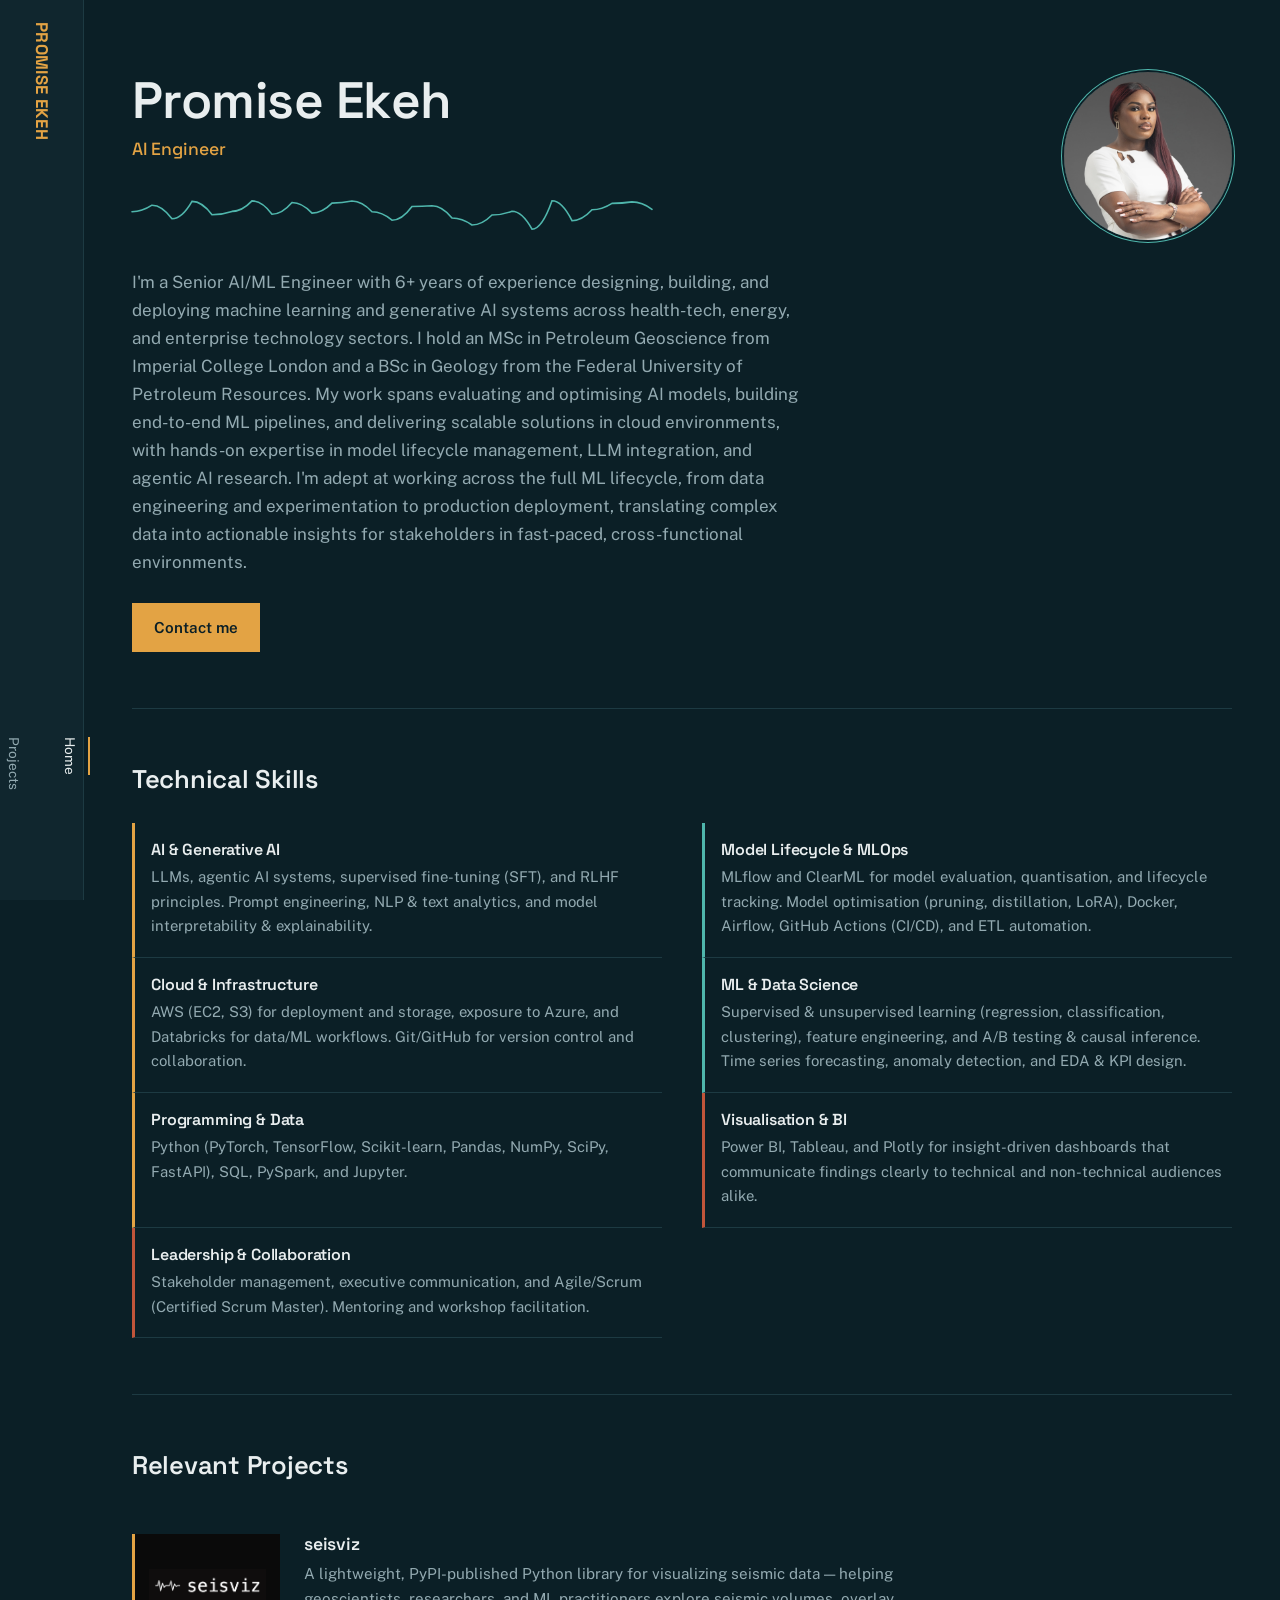
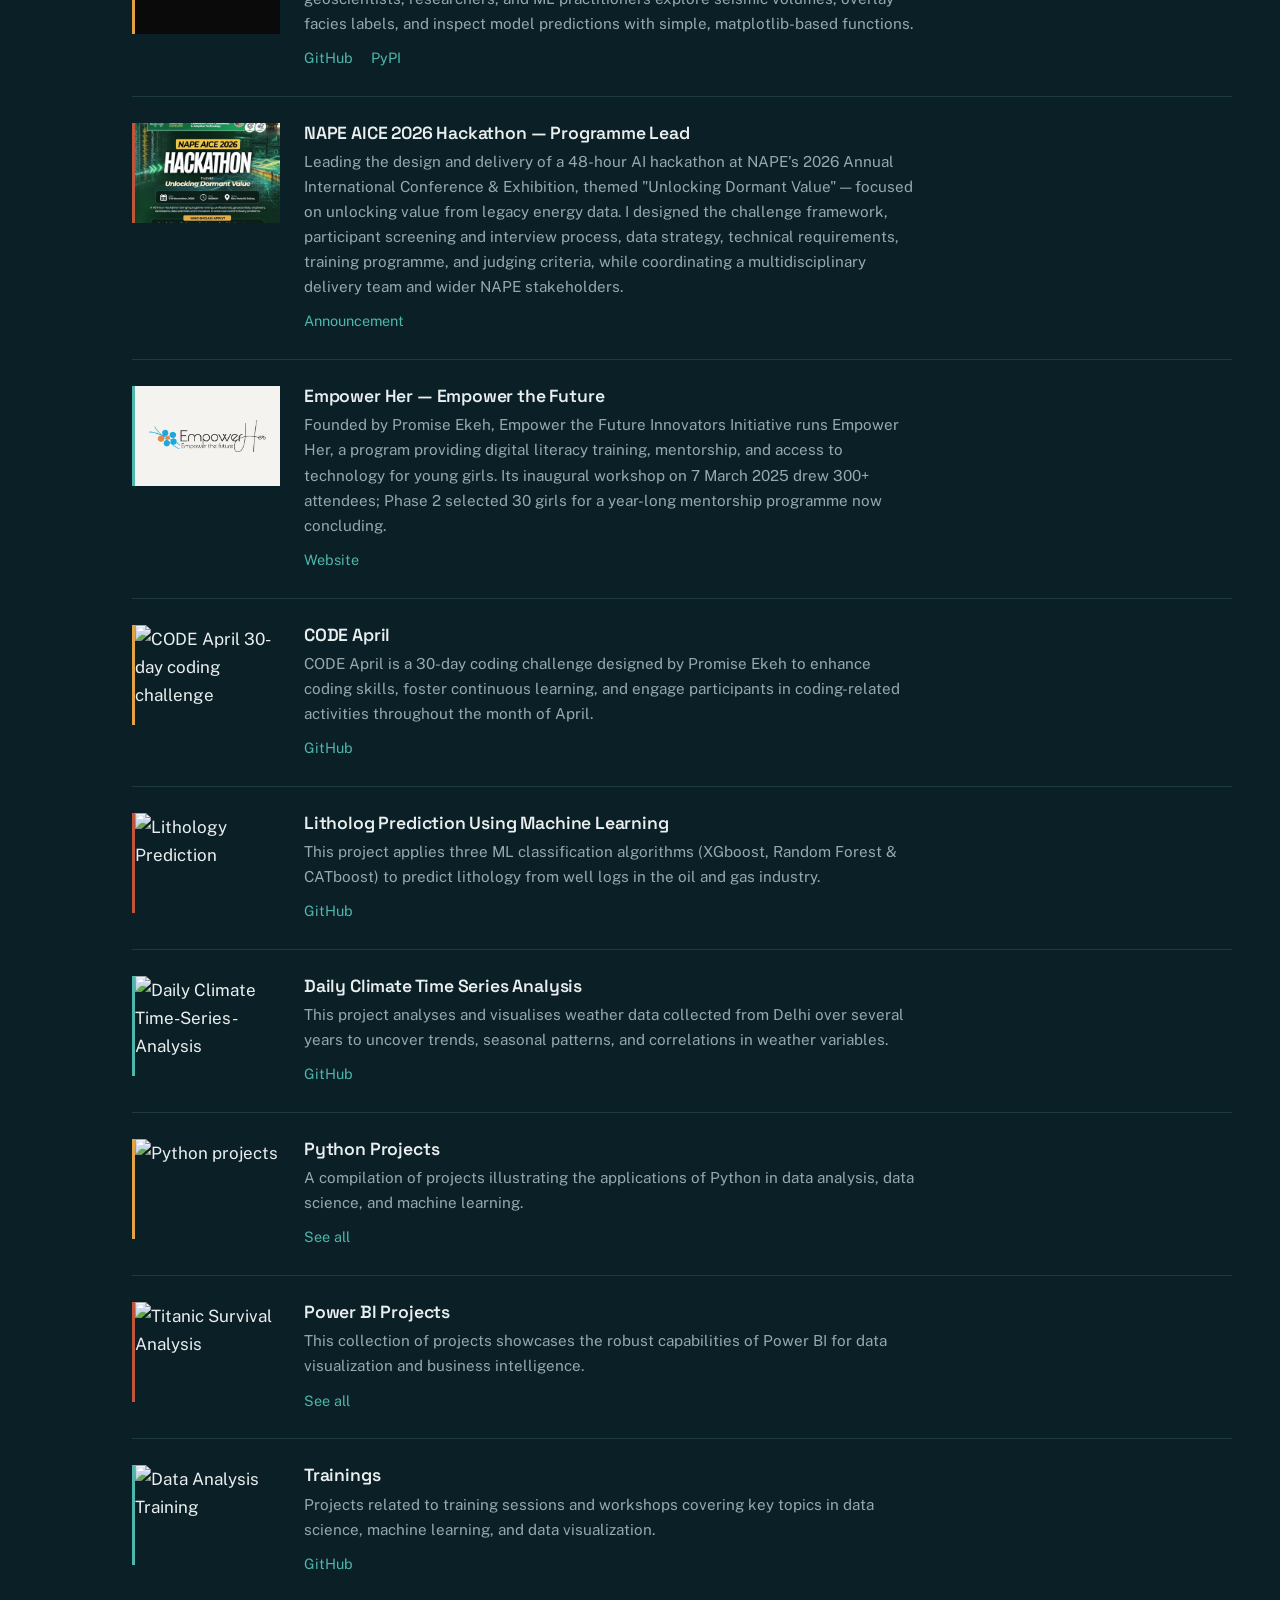
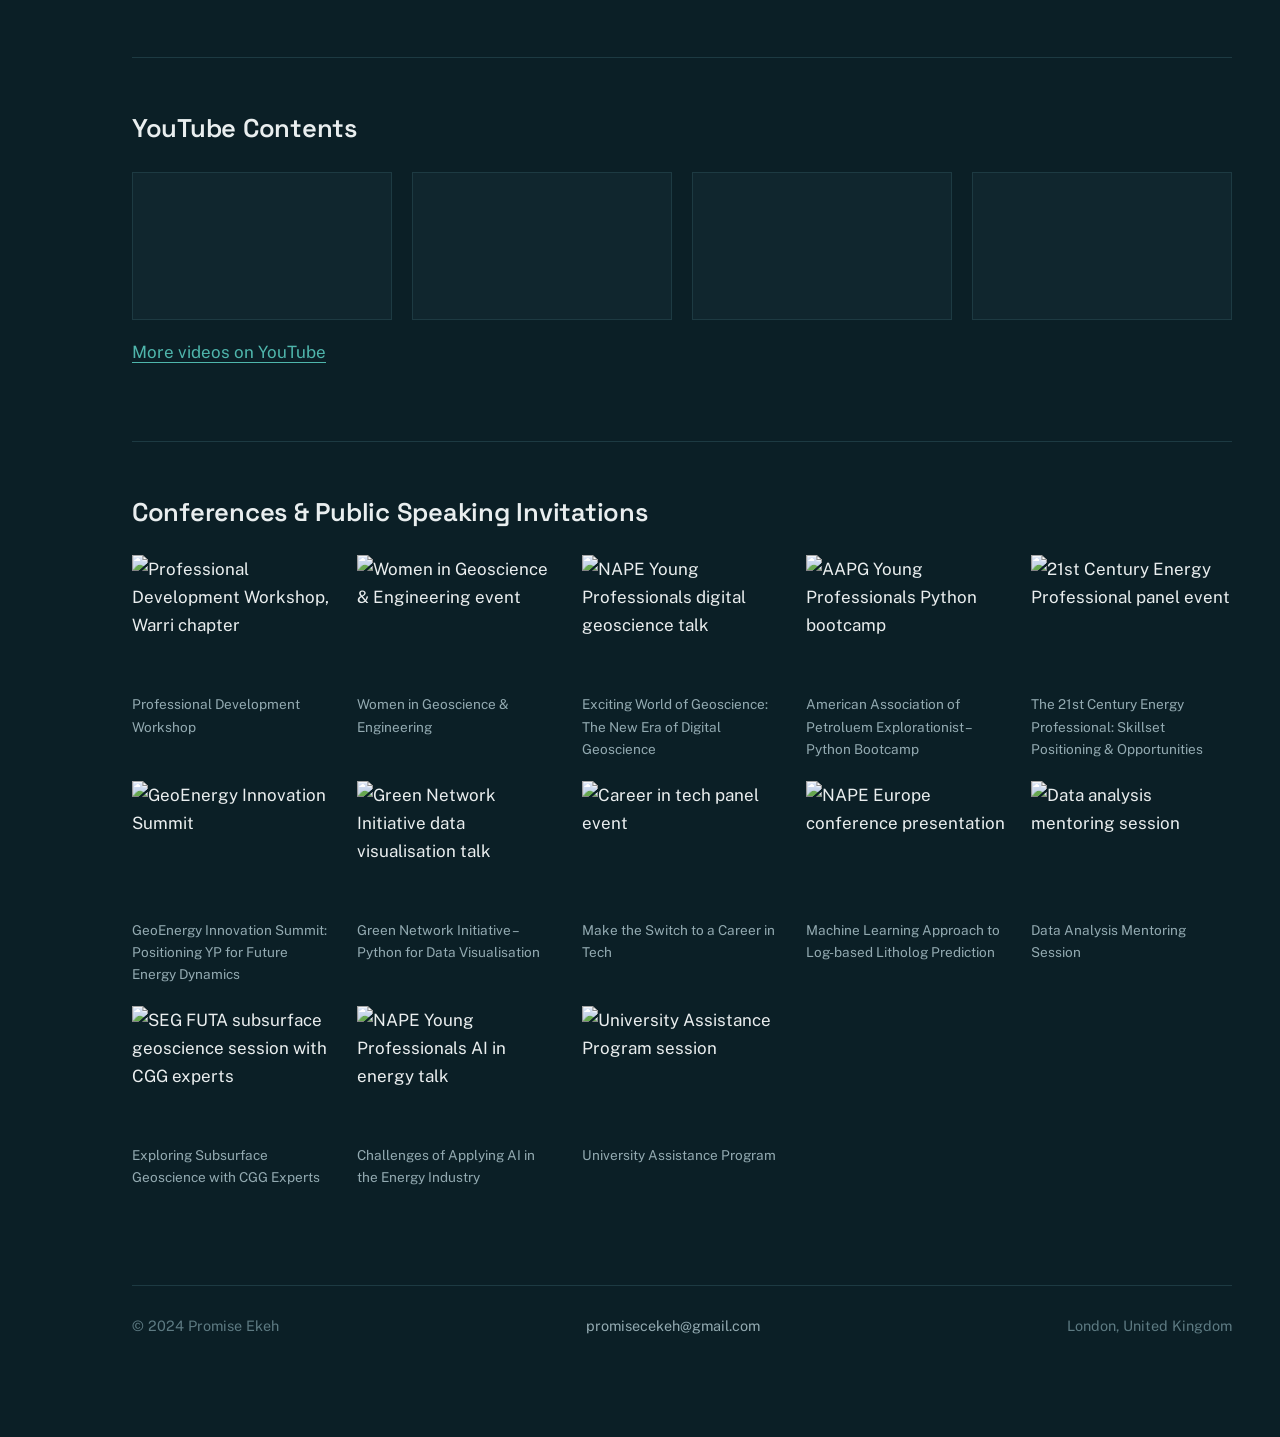
==== commit 4c05ca0c: "Refactor projects.html for improved structure and design - Updated HTML structure to enhance readabi" ====
--- a/index.html
+++ b/index.html
@@ -1,420 +1,258 @@
 <!DOCTYPE HTML>
-
-<html>
-	<head>
-		<title>Promise Ekeh's Portfolio</title>
-		<meta charset="utf-8" />
-		<meta name="viewport" content="width=device-width, initial-scale=1, user-scalable=no" />
-		<link rel="stylesheet" href="assets/css/main.css" />
-	</head>
-	<body class="is-preload">
-
-		<!-- Wrapper -->
-			<div id="wrapper">
-
-				<!-- Main -->
-					<div id="main">
-						<div class="inner">
-
-							<!-- Header -->
-								<header id="header">
-									<a href="index.html" class="logo"><strong>Portfolio</strong></a>
-									
-									<ul class="icons">
-										<li><a href="https://twitter.com/Promisekeh" class="icon brands fa-twitter" target="_blank"><span class="label">Twitter</span></a></li>
-										<li><a href="https://www.facebook.com/promisecekeh" class="icon brands fa-facebook-f" target="_blank"><span class="label">Facebook</span></a></li>
-										<li><a href="https://www.linkedin.com/in/promisekeh/" class="icon brands fa-linkedin" target="_blank"><span class="label">Linkedin</span></a></li>
-										<li><a href="https://www.github.com/promiseekeh/" class="icon brands fa-github" target="_blank"><span class="label">Github</span></a></li>
-										<li><a href="https://www.youtube.com/@Promisekeh" class="icon brands fa-youtube" target="_blank"><span class="label">Youtube</span></a></li>
-									</ul>
-								</header>
-
-							<!-- Banner -->
-								<section id="banner">
-									<div>
-										<!-- <div class="content"> -->
-										<header class="p">
-											
-											<h1>Hi, I’m Promise Ekeh</h1>
-										<h2><strong>AI Engineer</strong></h2>
-										</header>
-										
-										<p>
-											I'm a Senior AI/ML Engineer with 6+ years of experience designing, building, and deploying machine learning and generative AI systems across health-tech, energy, and enterprise technology sectors.
-											I hold an MSc in Petroleum Geoscience from Imperial College London and a BSc in Geology from the Federal University of Petroleum Resources.
-											My work spans evaluating and optimising AI models, building end-to-end ML pipelines, and delivering scalable solutions in cloud environments, with hands-on expertise in model lifecycle management, LLM integration, and agentic AI research.
-											I'm adept at working across the full ML lifecycle, from data engineering and experimentation to production deployment, translating complex data into actionable insights for stakeholders in fast-paced, cross-functional environments.
-										</p>
-										<ul class="actions">
-											<li><a href="mailto:promisecekeh@gmail.com" class="button big">Contact Me</a></li>
-										</ul>
-									</div>
-
-									<span class="image img">
-
-										<img src="images/profile_pix.png" alt="promise Ekeh" />
-									</span>
-								</section>
-
-							<!-- Technical Skills Section -->
-								<section>
-									<header class="major">
-										<h2>Technical Skills</h2>
-									</header>
-									<div class="features">
-										<article>
-											<span class="icon solid fa-brain"></span>
-											<div class="content">
-												<h3>AI & Generative AI</h3>
-												<p>LLMs, agentic AI systems, supervised fine-tuning (SFT), and RLHF principles.
-													Experienced in prompt engineering, NLP & text analytics, and model interpretability & explainability.</p>
-											</div>
-										</article>
-
-										<article>
-											<span class="icon solid fa-cogs"></span>
-											<div class="content">
-												<h3>Model Lifecycle & MLOps</h3>
-												<p>MLflow and ClearML for model evaluation, quantisation, and lifecycle tracking.
-													Model optimisation (pruning, distillation, LoRA), Docker, Airflow, GitHub Actions (CI/CD), and ETL automation.</p>
-											</div>
-										</article>
-
-										<article>
-											<span class="icon solid fa-cloud"></span>
-											<div class="content">
-												<h3>Cloud & Infrastructure</h3>
-												<p>AWS (EC2, S3) for deployment and storage, exposure to Azure, and Databricks for data/ML workflows.
-													Git/GitHub for version control and collaboration.</p>
-											</div>
-										</article>
-
-										<article>
-											<span class="icon solid fa-chart-line"></span>
-											<div class="content">
-												<h3>ML & Data Science</h3>
-												<p>Supervised & unsupervised learning (regression, classification, clustering), feature engineering, and A/B testing & causal inference.
-													Time series forecasting, anomaly detection, and EDA & KPI design.</p>
-											</div>
-										</article>
-
-										<article>
-											<span class="icon solid fa-code"></span>
-											<div class="content">
-												<h3>Programming & Data</h3>
-												<p>Python (PyTorch, TensorFlow, Scikit-learn, Pandas, NumPy, SciPy, FastAPI), SQL, PySpark, and Jupyter.</p>
-											</div>
-										</article>
-
-										<article>
-											<span class="icon solid fa-chart-pie"></span>
-											<div class="content">
-												<h3>Visualisation & BI</h3>
-												<p>Power BI, Tableau, and Plotly for insight-driven dashboards that communicate findings clearly to technical and non-technical audiences alike.</p>
-											</div>
-										</article>
-
-										<article>
-											<span class="icon solid fa-users"></span>
-											<div class="content">
-												<h3>Leadership & Collaboration</h3>
-												<p>Stakeholder management, executive communication, and Agile/Scrum (Certified Scrum Master).
-													Experienced in mentoring and workshop facilitation.</p>
-											</div>
-										</article>
-
-									</div>
-								</section>
-
-							<!-- Relevant Projects Section -->
-								<section>
-									<header class="major">
-										<h2>Relevant Projects</h2>
-									</header>
-									<div class="posts">
-										<article>
-											<a href="https://github.com/promiseekeh/seisviz" class="image" target="_blank"><img src="images/seisviz_logo.png" alt="seisviz seismic data visualization library" /></a>
-											<h3>seisviz</h3>
-											<p>
-												A lightweight, PyPI-published Python library for visualizing seismic data — helping geoscientists, researchers, and ML practitioners explore seismic volumes, overlay facies labels, and inspect model predictions with simple, matplotlib-based functions.
-											</p>
-											<ul class="actions">
-												<li><a href="https://github.com/promiseekeh/seisviz" class="button" target="_blank">GitHub</a></li>
-												<li><a href="https://pypi.org/project/seisviz/" class="button" target="_blank">PyPI</a></li>
-											</ul>
-										</article>
-										<article>
-											<a href="https://github.com/promiseekeh/CODE-APRIL" class="image" target="_blank"><img src="images/Code April.png" alt="CODE April 30-day coding challenge" /></a>
-											<h3>CODE April</h3>
-											<p>
-												CODE April is a 30-day coding challenge designed by Promise Ekeh to enhance coding skills, foster continuous learning, and engage participants in coding-related activities throughout the month of April. 
-												<!-- This initiative aims to promote coding proficiency, encourage participation in coding exercises, and build a supportive community of learners and developers. -->
-											</p>
-											<ul class="actions">
-												<li><a href="https://github.com/promiseekeh/CODE-APRIL" class="button" target="_blank">More</a></li>
-											</ul>
-										</article>
-										<article>
-											<a href="https://github.com/promiseekeh/Lithology-Prediction-with-Machine-Learning/tree/main/notebooks" class="image" target="_blank"><img src="images/Lithology_Prediction.png" alt="Lithology Prediction" /></a>
-											<h3>Litholog Prediction Using Machine learning</h3>
-											<p>
-												This project applies three ML classification algorithms (XGboost, Random Forest & CATboost) to predict lithology from well logs in the oil and gas industry. 
-												<!-- The focus is on utilizing advanced data analysis techniques to accurately classify different rock types, aiding in better decision-making and resource evaluation. -->
-											</p>
-											<ul class="actions">
-												<li><a href="https://github.com/promiseekeh/Lithology-Prediction-with-Machine-Learning/tree/main/notebooks" class="button" target="_blank">More</a></li>
-											</ul>
-										</article>
-
-										<article>
-											<a href="https://github.com/promiseekeh/Data-Analysis-Projects/blob/main/Time-Series-Analysis/README.md" class="image" target="_blank"><img src="images/climateTS2.png" alt="Daily Climate Time-Series-Analysis" /></a>
-											<h3>Daily Climate Time Series Analysis</h3>
-											<p>This project analyses and visualises weather data collected from Delhi over several years
-												to uncover trends, seasonal patterns, and correlations in weather variables.
-												<!-- It showcases how Python can be leveraged to process and analyze geological data, providing insights into the properties and behaviors of rocks and fluids in the subsurface environment. --></p>
-											<ul class="actions">
-												<li><a href="https://github.com/promiseekeh/Data-Analysis-Projects/blob/main/Time-Series-Analysis/README.md" class="button" target="_blank">More</a></li>
-											</ul>
-										</article>
-
-										<!-- <article>
-											<a href="https://github.com/promiseekeh/Petrophysical-Analysis-with-Python" class="image" target="_blank"><img src="images/petrophysical_analysis.png" alt="Petrophysical Analysis with Python" /></a>
-											<h3>Petrophysical Analysis with Python</h3>
-											<p>This project demonstrates the use of Python programming for conducting detailed petrophysical analysis. 
-												It showcases how Python can be leveraged to process and analyze geological data, providing insights into the properties and behaviors of rocks and fluids in the subsurface environment.</p>
-											<ul class="actions">
-												<li><a href="https://github.com/promiseekeh/Petrophysical-Analysis-with-Python" class="button" target="_blank">More</a></li>
-											</ul>
-										</article> -->
-
-
-										<article>
-											<a href="projects.html" class="image"><img src="images/python_projects.png" alt="python projects" /></a>
-											<h3>Python Projects</h3>
-											<p>A compilation of projects illustrating the applications of Python in data analysis, data science, and machine learning.
-												<!-- These projects highlight the versatility and power of Python as a programming language, showcasing its capabilities in solving real-world problems through data-driven approaches. --></p>
-											<ul class="actions">
-												<li><a href="projects.html#python_projects" class="button">More</a></li>
-											</ul>
-										</article>
-										<article>
-											<a href="projects.html#powerbi_projects" class="image"><img src="images/Titanic-PBI.png" alt="Titanic Survival Analysis" /></a>
-											<h3>Power BI Projects</h3>
-											<p>This collection of projects showcases the robust capabilities of Power BI for data visualization and business intelligence.
-												<!-- Power BI, a powerful tool developed by Microsoft, enables users to connect to various data sources, transform raw data into meaningful insights, and create interactive dashboards and reports. --></p>
-											<ul class="actions">
-												<li><a href="projects.html#powerbi_projects" class="button">More</a></li>
-											</ul>
-										</article>
-										<article>
-											<a href="https://github.com/promiseekeh/Python-Training" class="image" target="_blank"><img src="images/trainings.png" alt="Data Analysis Training" /></a>
-											<h3>Trainings</h3>
-											<p>
-												Projects related to training sessions and workshops covering key topics in data science, machine learning, and data visualization. 
-												<!-- These training initiatives aim to equip participants with essential skills and knowledge needed to excel in the field of data analysis and related areas. -->
-											</p>
-											<ul class="actions">
-												<li><a href="https://github.com/promiseekeh/Python-Training" class="button" target="_blank">More</a></li>
-											</ul>
-										</article>
-										<!-- <article>
-											<a href="#" class="image"><img src="images/pic06.jpg" alt="" /></a>
-											<h3>SQL</h3>
-											<p>Covers a range of SQL projects focused on database management, data extraction, transformation, and querying from relational databases.</p>
-											<ul class="actions">
-												<li><a href="#" class="button">More</a></li>
-											</ul>
-										</article> -->
-									</div>
-								</section>
-
-							<!-- YouTube Contents -->
-							<section>
-								<header class="major">
-									<h2>YouTube Contents</h2>
-								</header>
-
-								<div class="mini-posts2">
-									<article>
-										<div class="frame-container">
-											<iframe class="frame" src="https://www.youtube.com/embed/rXdW5Kiaowk?si=5FbmlHQwGzYNH2qj" 
-													title="YouTube video player" allow="accelerometer; autoplay; 
-													clipboard-write; encrypted-media; gyroscope; picture-in-picture" allowfullscreen></iframe>
-										</div>
-									</article>
-
-									<article>
-										<div class="frame-container">
-											<iframe class="frame" src="https://www.youtube.com/embed/z2GJM5v2Iuo?si=r91eQQ-SFddVPXZW" 
-													title="YouTube video player" allow="accelerometer; autoplay; 
-													clipboard-write; encrypted-media; gyroscope; picture-in-picture" allowfullscreen></iframe>
-										</div>
-									</article>
-									<article>
-										<div class="frame-container">
-											<iframe class="frame" src="https://www.youtube.com/embed/iJSNO8nJGc4?si=6Npl8JkLulYdHKsa" 
-													title="YouTube video player" allow="accelerometer; autoplay; 
-													clipboard-write; encrypted-media; gyroscope; picture-in-picture" allowfullscreen></iframe>
-										</div>
-									</article>
-
-									</div>
-									<div class="action">
-										<h4> </h4>
-									<ul class="actions small">
-										<li><a href="https://www.youtube.com/@Promisekeh/videos" class="button icon solid fa-external-link-alt" target="_blank">More Videos</a></li>
-									</ul>
-									</div>
-								</section>
-
-
-								<!-- Conference and Public Speaking Invitation -->
-								<section>
-									<header class="major">
-										<h2>Conferences and Public Speaking Invitations</h2>
-									</header>
-	
-									<div class="mini posts">
-										<article>
-											<span class="image"><img src="images/warri_chapter.jpg" alt="Professional Development Workshop, Warri chapter" /></span>
-											<h4>Professional Development Workshop</h4>
-										</article>
-										<article>
-											<span class="image"><img src="images/WIGE.jpg" alt="Women in Geoscience & Engineering event" /></span>
-											<h4>Women in Geoscience & Engineering</h4>
-										</article>
-
-										<article>
-											<span class="image"><img src="images/NAPEYP.jpeg" alt="NAPE Young Professionals digital geoscience talk" /></span>
-											<h4>Exciting World of Geoscience: The New Era of Digital Geoscience </h4>
-										</article>
-
-										<article>
-											<span class="image"><img src="images/AAPG_YP_Python_Boot_Camp.png" alt="AAPG Young Professionals Python bootcamp" /></span>
-											<h4>American Association of Petroluem Explorationist- Python Bootcamp</h4>
-										</article>
-
-										<article>
-											<span class="image"><img src="images/proally.jpg" alt="21st Century Energy Professional panel event" /></span>
-											<h4>The 21st Century Energy Professional: Skillset Positioning & Opportunities</h4>
-										</article>
-
-										<article>
-											<span class="image"><img src="images/NAPEICE.jpeg" alt="GeoEnergy Innovation Summit" /></span>
-											<h4>GeoEnergy Innovation Summit: Positioning YP for Future Energy Dynamics</h4>
-										</article>
-
-										<article>
-											<span class="image"><img src="images/GNI.jpeg" alt="Green Network Initiative data visualisation talk" /></span>
-											<h4>Green Network Initiative- Python for Data Visualisation</h4>
-										</article>
-
-										<article>
-											<span class="image"><img src="images/outlier.jpeg" alt="Career in tech panel event" /></span>
-											<h4>Make the Switch to a Career in Tech</h4>
-										</article>
-
-										<article>
-											<span class="image"><img src="images/NAPE_europre.jpeg" alt="NAPE Europe conference presentation" /></span>
-											<h4>Machine Learning Approach to Log-based Litholog Prediction</h4>
-										</article>
-
-										<article>
-											<span class="image"><img src="images/Lecture_hub1.jpg" alt="Data analysis mentoring session" /></span>
-											<h4>Data Analysis Mentoring Session</h4>
-										</article>
-
-										<article>
-											<span class="image"><img src="images/SEGfuta.jpeg" alt="SEG FUTA subsurface geoscience session with CGG experts" /></span>
-											<h4>Exploring Subsurface Geoscience with CGG Experts</h4>
-										</article>
-
-										<article>
-											<span class="image"><img src="images/NAPEYP_sep.jpeg" alt="NAPE Young Professionals AI in energy talk" /></span>
-											<h4>Challenges of applying AI in the Energy Industry</h4>
-										</article>
-
-										<article>
-											<span class="image"><img src="images/NAPEUAP.jpeg" alt="University Assistance Program session" /></span>
-											<h4>University Assistance Program</h4>
-										</article>
-								</section>
-
-
-						</div>
-					</div>
-
-				<!-- Sidebar -->
-					<div id="sidebar" class="sticky">
-						<div class="inner">
-
-							<!-- Search -->
-								<!-- <section id="search" class="alt">
-									<form method="post" action="#">
-										<input type="text" name="query" id="query" placeholder="Search" />
-									</form>
-								</section> -->
-
-							<!-- Menu -->
-								<nav id="menu">
-									<header class="major">
-										<h2>Menu</h2>
-									</header>
-									<ul>
-										<li><a href="index.html">Homepage</a></li>
-										
-										<li>
-											<span  class="opener" >Projects </span>
-											<ul> 
-
-												<li><a href="projects.html">All projects</a></li>
-												<li><a href="projects.html#python_projects">Python</a></li>
-												<li><a href="projects.html#powerbi_projects">Power BI</a></li>
-												<!-- <li><a href="projects.html">SQL</a><li></li> -->
-
-											</ul>
-										</li>
-										
-									</ul>
-								</nav>
-
-				
-
-							<!-- Section -->
-								<section>
-									<header class="major">
-										<h2>Get in touch</h2>
-									</header>
-									<ul class="contact">
-										<li class="icon solid fa-envelope"><a href="mailto:promisecekeh@gmail.com">promisecekeh@gmail.com</a></li>
-										<!-- <li class="icon solid fa-phone">(000) 000-0000</li> -->
-										<li class="icon solid fa-home">London, United Kingdom</li>
-									</ul>
-								</section>
-
-							<!-- Footer -->
-								<footer id="footer">
-									<ul class="icons">
-										<li><a href="https://twitter.com/Promisekeh" class="icon brands fa-twitter" target="_blank"><span class="label">Twitter</span></a></li>
-										<li><a href="https://www.facebook.com/promisecekeh" class="icon brands fa-facebook-f" target="_blank"><span class="label">Facebook</span></a></li>
-										<li><a href="https://www.linkedin.com/in/promisekeh/" class="icon brands fa-linkedin" target="_blank"><span class="label">Linkedin</span></a></li>
-										<li><a href="https://www.github.com/promiseekeh/" class="icon brands fa-github" target="_blank"><span class="label">Github</span></a></li>
-										<li><a href="https://www.youtube.com/@Promisekeh" class="icon brands fa-youtube" target="_blank"><span class="label">Youtube</span></a></li>
-									</ul>
-									<p class="copyright">&copy; Untitled 2024. All rights reserved.</p>
-								</footer>
-
-						</div>
-					</div>
-
-			</div>
-
-		<!-- Scripts -->
-			<script src="assets/js/jquery.min.js"></script>
-			<script src="assets/js/browser.min.js"></script>
-			<script src="assets/js/breakpoints.min.js"></script>
-			<script src="assets/js/util.js"></script>
-			<script src="assets/js/main.js"></script>
-
-	</body>
-</html>+<html lang="en">
+<head>
+	<title>Promise Ekeh's Portfolio</title>
+	<meta charset="utf-8" />
+	<meta name="viewport" content="width=device-width, initial-scale=1" />
+	<link rel="preconnect" href="https://fonts.googleapis.com" />
+	<link rel="preconnect" href="https://fonts.gstatic.com" crossorigin />
+	<link href="https://fonts.googleapis.com/css2?family=Space+Grotesk:wght@500;600;700&family=Public+Sans:wght@400;500;600&display=swap" rel="stylesheet" />
+	<link rel="stylesheet" href="assets/css/fontawesome-all.min.css" />
+	<link rel="stylesheet" href="assets/css/style.css" />
+</head>
+<body>
+
+	<input type="checkbox" id="nav-toggle" class="nav-toggle" />
+
+	<nav id="rail">
+		<span class="rail-mark">PROMISE EKEH</span>
+
+		<div class="rail-panel">
+			<ul class="rail-nav">
+				<li><a href="index.html" class="current">Home</a></li>
+				<li><a href="projects.html">Projects</a></li>
+			</ul>
+			<ul class="rail-social">
+				<li><a href="https://twitter.com/Promisekeh" target="_blank" aria-label="Twitter"><i class="fab fa-twitter"></i></a></li>
+				<li><a href="https://www.facebook.com/promisecekeh" target="_blank" aria-label="Facebook"><i class="fab fa-facebook-f"></i></a></li>
+				<li><a href="https://www.linkedin.com/in/promisekeh/" target="_blank" aria-label="LinkedIn"><i class="fab fa-linkedin"></i></a></li>
+				<li><a href="https://www.github.com/promiseekeh/" target="_blank" aria-label="GitHub"><i class="fab fa-github"></i></a></li>
+				<li><a href="https://www.youtube.com/@Promisekeh" target="_blank" aria-label="YouTube"><i class="fab fa-youtube"></i></a></li>
+			</ul>
+		</div>
+
+		<label for="nav-toggle" class="nav-toggle-btn"><i class="fas fa-bars"></i> Menu</label>
+	</nav>
+
+	<main id="main">
+		<div class="wrap">
+
+			<section id="hero">
+				<div class="hero-text">
+					<h1>Promise Ekeh</h1>
+					<p class="eyebrow-role">AI Engineer</p>
+
+					<svg class="wiggle" viewBox="0 0 520 44" preserveAspectRatio="none" aria-hidden="true">
+						<path d="M0.0,19.7 Q10.0,19.7 20.0,13.2 Q30.0,13.2 40.0,26.8 Q50.0,26.8 60.0,9.4 Q70.0,9.4 80.0,22.7 Q90.0,22.7 100.0,19.4 Q110.0,19.4 120.0,8.9 Q130.0,8.9 140.0,22.2 Q150.0,22.2 160.0,10.5 Q170.0,10.5 180.0,21.1 Q190.0,21.1 200.0,11.1 Q210.0,11.1 220.0,9.0 Q230.0,9.0 240.0,19.8 Q250.0,19.8 260.0,28.2 Q270.0,28.2 280.0,14.5 Q290.0,14.5 300.0,13.8 Q310.0,13.8 320.0,26.0 Q330.0,26.0 340.0,33.0 Q350.0,33.0 360.0,23.0 Q370.0,23.0 380.0,19.3 Q390.0,19.3 400.0,37.2 Q410.0,37.2 420.0,8.8 Q430.0,8.8 440.0,28.7 Q450.0,28.7 460.0,17.8 Q470.0,17.8 480.0,11.4 Q490.0,11.4 500.0,9.9 Q510.0,9.9 520.0,17.3" />
+					</svg>
+
+					<p class="bio">
+						I'm a Senior AI/ML Engineer with 6+ years of experience designing, building, and deploying machine learning and generative AI systems across health-tech, energy, and enterprise technology sectors.
+						I hold an MSc in Petroleum Geoscience from Imperial College London and a BSc in Geology from the Federal University of Petroleum Resources.
+						My work spans evaluating and optimising AI models, building end-to-end ML pipelines, and delivering scalable solutions in cloud environments, with hands-on expertise in model lifecycle management, LLM integration, and agentic AI research.
+						I'm adept at working across the full ML lifecycle, from data engineering and experimentation to production deployment, translating complex data into actionable insights for stakeholders in fast-paced, cross-functional environments.
+					</p>
+
+					<a href="mailto:promisecekeh@gmail.com" class="cta">Contact me</a>
+				</div>
+
+				<div class="portrait">
+					<img src="images/profile_pix_circle.png" alt="Portrait of Promise Ekeh" />
+				</div>
+			</section>
+
+			<section id="skills">
+				<div class="section-head">
+					<h2>Technical Skills</h2>
+				</div>
+				<div class="skills-list">
+					<div class="skill-row">
+						<h3>AI &amp; Generative AI</h3>
+						<p>LLMs, agentic AI systems, supervised fine-tuning (SFT), and RLHF principles. Prompt engineering, NLP &amp; text analytics, and model interpretability &amp; explainability.</p>
+					</div>
+					<div class="skill-row">
+						<h3>Model Lifecycle &amp; MLOps</h3>
+						<p>MLflow and ClearML for model evaluation, quantisation, and lifecycle tracking. Model optimisation (pruning, distillation, LoRA), Docker, Airflow, GitHub Actions (CI/CD), and ETL automation.</p>
+					</div>
+					<div class="skill-row">
+						<h3>Cloud &amp; Infrastructure</h3>
+						<p>AWS (EC2, S3) for deployment and storage, exposure to Azure, and Databricks for data/ML workflows. Git/GitHub for version control and collaboration.</p>
+					</div>
+					<div class="skill-row">
+						<h3>ML &amp; Data Science</h3>
+						<p>Supervised &amp; unsupervised learning (regression, classification, clustering), feature engineering, and A/B testing &amp; causal inference. Time series forecasting, anomaly detection, and EDA &amp; KPI design.</p>
+					</div>
+					<div class="skill-row">
+						<h3>Programming &amp; Data</h3>
+						<p>Python (PyTorch, TensorFlow, Scikit-learn, Pandas, NumPy, SciPy, FastAPI), SQL, PySpark, and Jupyter.</p>
+					</div>
+					<div class="skill-row">
+						<h3>Visualisation &amp; BI</h3>
+						<p>Power BI, Tableau, and Plotly for insight-driven dashboards that communicate findings clearly to technical and non-technical audiences alike.</p>
+					</div>
+					<div class="skill-row">
+						<h3>Leadership &amp; Collaboration</h3>
+						<p>Stakeholder management, executive communication, and Agile/Scrum (Certified Scrum Master). Mentoring and workshop facilitation.</p>
+					</div>
+				</div>
+			</section>
+
+			<section id="projects">
+				<div class="section-head">
+					<h2>Relevant Projects</h2>
+				</div>
+
+				<div class="project-row">
+					<a class="thumb" href="https://github.com/promiseekeh/seisviz" target="_blank"><img src="images/seisviz_logo.png" alt="seisviz seismic data visualization library" style="object-fit:contain; background:#0a0a0a; padding:14px;" /></a>
+					<div class="body">
+						<h3>seisviz</h3>
+						<p>A lightweight, PyPI-published Python library for visualizing seismic data — helping geoscientists, researchers, and ML practitioners explore seismic volumes, overlay facies labels, and inspect model predictions with simple, matplotlib-based functions.</p>
+						<ul class="links">
+							<li><a href="https://github.com/promiseekeh/seisviz" target="_blank">GitHub</a></li>
+							<li><a href="https://pypi.org/project/seisviz/" target="_blank">PyPI</a></li>
+						</ul>
+					</div>
+				</div>
+
+				<div class="project-row">
+					<a class="thumb" href="https://www.linkedin.com/posts/napenigeria_nape-nape2026-napehackathon-share-7501225501026353152-K_CL/" target="_blank"><img src="images/hackathon2026_thumb.jpg" alt="NAPE AICE 2026 Hackathon flyer" /></a>
+					<div class="body">
+						<h3>NAPE AICE 2026 Hackathon — Programme Lead</h3>
+						<p>Leading the design and delivery of a 48-hour AI hackathon at NAPE's 2026 Annual International Conference &amp; Exhibition, themed "Unlocking Dormant Value" — focused on unlocking value from legacy energy data. I designed the challenge framework, participant screening and interview process, data strategy, technical requirements, training programme, and judging criteria, while coordinating a multidisciplinary delivery team and wider NAPE stakeholders.</p>
+						<ul class="links">
+							<li><a href="https://www.linkedin.com/posts/napenigeria_nape-nape2026-napehackathon-share-7501225501026353152-K_CL/" target="_blank">Announcement</a></li>
+						</ul>
+					</div>
+				</div>
+
+				<div class="project-row">
+					<a class="thumb" href="https://etfinitiative.org/" target="_blank"><img src="images/Empower_her_logo.png" alt="Empower Her, Empower the Future logo" style="object-fit:contain; background:#f6f3ee; padding:14px;" /></a>
+					<div class="body">
+						<h3>Empower Her — Empower the Future</h3>
+						<p>Founded by Promise Ekeh, Empower the Future Innovators Initiative runs Empower Her, a program providing digital literacy training, mentorship, and access to technology for young girls. Its inaugural workshop on 7 March 2025 drew 300+ attendees; Phase 2 selected 30 girls for a year-long mentorship programme now concluding.</p>
+						<ul class="links">
+							<li><a href="https://etfinitiative.org/" target="_blank">Website</a></li>
+						</ul>
+					</div>
+				</div>
+
+				<div class="project-row">
+					<a class="thumb" href="https://github.com/promiseekeh/CODE-APRIL" target="_blank"><img src="images/Code April.png" alt="CODE April 30-day coding challenge" /></a>
+					<div class="body">
+						<h3>CODE April</h3>
+						<p>CODE April is a 30-day coding challenge designed by Promise Ekeh to enhance coding skills, foster continuous learning, and engage participants in coding-related activities throughout the month of April.</p>
+						<ul class="links">
+							<li><a href="https://github.com/promiseekeh/CODE-APRIL" target="_blank">GitHub</a></li>
+						</ul>
+					</div>
+				</div>
+
+				<div class="project-row">
+					<a class="thumb" href="https://github.com/promiseekeh/Lithology-Prediction-with-Machine-Learning/tree/main/notebooks" target="_blank"><img src="images/Lithology_Prediction.png" alt="Lithology Prediction" /></a>
+					<div class="body">
+						<h3>Litholog Prediction Using Machine Learning</h3>
+						<p>This project applies three ML classification algorithms (XGboost, Random Forest &amp; CATboost) to predict lithology from well logs in the oil and gas industry.</p>
+						<ul class="links">
+							<li><a href="https://github.com/promiseekeh/Lithology-Prediction-with-Machine-Learning/tree/main/notebooks" target="_blank">GitHub</a></li>
+						</ul>
+					</div>
+				</div>
+
+				<div class="project-row">
+					<a class="thumb" href="https://github.com/promiseekeh/Data-Analysis-Projects/blob/main/Time-Series-Analysis/README.md" target="_blank"><img src="images/climateTS2.png" alt="Daily Climate Time-Series-Analysis" /></a>
+					<div class="body">
+						<h3>Daily Climate Time Series Analysis</h3>
+						<p>This project analyses and visualises weather data collected from Delhi over several years to uncover trends, seasonal patterns, and correlations in weather variables.</p>
+						<ul class="links">
+							<li><a href="https://github.com/promiseekeh/Data-Analysis-Projects/blob/main/Time-Series-Analysis/README.md" target="_blank">GitHub</a></li>
+						</ul>
+					</div>
+				</div>
+
+				<div class="project-row">
+					<a class="thumb" href="projects.html#python_projects"><img src="images/python_projects.png" alt="Python projects" /></a>
+					<div class="body">
+						<h3>Python Projects</h3>
+						<p>A compilation of projects illustrating the applications of Python in data analysis, data science, and machine learning.</p>
+						<ul class="links">
+							<li><a href="projects.html#python_projects">See all</a></li>
+						</ul>
+					</div>
+				</div>
+
+				<div class="project-row">
+					<a class="thumb" href="projects.html#powerbi_projects"><img src="images/Titanic-PBI.png" alt="Titanic Survival Analysis" /></a>
+					<div class="body">
+						<h3>Power BI Projects</h3>
+						<p>This collection of projects showcases the robust capabilities of Power BI for data visualization and business intelligence.</p>
+						<ul class="links">
+							<li><a href="projects.html#powerbi_projects">See all</a></li>
+						</ul>
+					</div>
+				</div>
+
+				<div class="project-row">
+					<a class="thumb" href="https://github.com/promiseekeh/Python-Training" target="_blank"><img src="images/trainings.png" alt="Data Analysis Training" /></a>
+					<div class="body">
+						<h3>Trainings</h3>
+						<p>Projects related to training sessions and workshops covering key topics in data science, machine learning, and data visualization.</p>
+						<ul class="links">
+							<li><a href="https://github.com/promiseekeh/Python-Training" target="_blank">GitHub</a></li>
+						</ul>
+					</div>
+				</div>
+			</section>
+
+			<section id="videos">
+				<div class="section-head">
+					<h2>YouTube Contents</h2>
+				</div>
+				<div class="video-grid">
+					<div class="video-frame">
+						<iframe src="https://www.youtube.com/embed/rXdW5Kiaowk?si=5FbmlHQwGzYNH2qj" title="YouTube video player" allow="accelerometer; autoplay; clipboard-write; encrypted-media; gyroscope; picture-in-picture" allowfullscreen></iframe>
+					</div>
+					<div class="video-frame">
+						<iframe src="https://www.youtube.com/embed/z2GJM5v2Iuo?si=r91eQQ-SFddVPXZW" title="YouTube video player" allow="accelerometer; autoplay; clipboard-write; encrypted-media; gyroscope; picture-in-picture" allowfullscreen></iframe>
+					</div>
+					<div class="video-frame">
+						<iframe src="https://www.youtube.com/embed/iJSNO8nJGc4?si=6Npl8JkLulYdHKsa" title="YouTube video player" allow="accelerometer; autoplay; clipboard-write; encrypted-media; gyroscope; picture-in-picture" allowfullscreen></iframe>
+					</div>
+					<div class="video-frame">
+						<iframe src="https://www.youtube.com/embed/MeGAaHVFyFM" title="YouTube video player" allow="accelerometer; autoplay; clipboard-write; encrypted-media; gyroscope; picture-in-picture" allowfullscreen></iframe>
+					</div>
+				</div>
+				<p style="margin-top:18px;"><a href="https://www.youtube.com/@Promisekeh/videos" target="_blank" style="color:var(--teal); border-bottom:1px solid currentColor;">More videos on YouTube</a></p>
+			</section>
+
+			<section id="conferences">
+				<div class="section-head">
+					<h2>Conferences &amp; Public Speaking Invitations</h2>
+				</div>
+				<div class="gallery">
+					<figure><img src="images/warri_chapter.jpg" alt="Professional Development Workshop, Warri chapter" /><figcaption>Professional Development Workshop</figcaption></figure>
+					<figure><img src="images/WIGE.jpg" alt="Women in Geoscience & Engineering event" /><figcaption>Women in Geoscience &amp; Engineering</figcaption></figure>
+					<figure><img src="images/NAPEYP.jpeg" alt="NAPE Young Professionals digital geoscience talk" /><figcaption>Exciting World of Geoscience: The New Era of Digital Geoscience</figcaption></figure>
+					<figure><img src="images/AAPG_YP_Python_Boot_Camp.png" alt="AAPG Young Professionals Python bootcamp" /><figcaption>American Association of Petroluem Explorationist – Python Bootcamp</figcaption></figure>
+					<figure><img src="images/proally.jpg" alt="21st Century Energy Professional panel event" /><figcaption>The 21st Century Energy Professional: Skillset Positioning &amp; Opportunities</figcaption></figure>
+					<figure><img src="images/NAPEICE.jpeg" alt="GeoEnergy Innovation Summit" /><figcaption>GeoEnergy Innovation Summit: Positioning YP for Future Energy Dynamics</figcaption></figure>
+					<figure><img src="images/GNI.jpeg" alt="Green Network Initiative data visualisation talk" /><figcaption>Green Network Initiative – Python for Data Visualisation</figcaption></figure>
+					<figure><img src="images/outlier.jpeg" alt="Career in tech panel event" /><figcaption>Make the Switch to a Career in Tech</figcaption></figure>
+					<figure><img src="images/NAPE_europre.jpeg" alt="NAPE Europe conference presentation" /><figcaption>Machine Learning Approach to Log-based Litholog Prediction</figcaption></figure>
+					<figure><img src="images/Lecture_hub1.jpg" alt="Data analysis mentoring session" /><figcaption>Data Analysis Mentoring Session</figcaption></figure>
+					<figure><img src="images/SEGfuta.jpeg" alt="SEG FUTA subsurface geoscience session with CGG experts" /><figcaption>Exploring Subsurface Geoscience with CGG Experts</figcaption></figure>
+					<figure><img src="images/NAPEYP_sep.jpeg" alt="NAPE Young Professionals AI in energy talk" /><figcaption>Challenges of Applying AI in the Energy Industry</figcaption></figure>
+					<figure><img src="images/NAPEUAP.jpeg" alt="University Assistance Program session" /><figcaption>University Assistance Program</figcaption></figure>
+				</div>
+			</section>
+
+			<footer id="footer">
+				<span>&copy; 2024 Promise Ekeh</span>
+				<a href="mailto:promisecekeh@gmail.com">promisecekeh@gmail.com</a>
+				<span>London, United Kingdom</span>
+			</footer>
+
+		</div>
+	</main>
+
+</body>
+</html>
--- a/assets/css/style.css
+++ b/assets/css/style.css
@@ -0,0 +1,505 @@
+/* ===========================================================
+   Tokens
+=========================================================== */
+:root {
+	--bg:        #0B1F26;
+	--bg-panel:  #10262E;
+	--bg-raise:  #15303A;
+	--ink:       #E9EEEF;
+	--ink-muted: #93AAB1;
+	--ink-faint: #5D7A82;
+	--amber:     #E3A344;
+	--teal:      #4FB6AC;
+	--rust:      #C1553A;
+	--line:      #1D3A42;
+
+	--font-display: "Space Grotesk", "Segoe UI", sans-serif;
+	--font-body:    "Public Sans", "Segoe UI", sans-serif;
+
+	--rail-w: 84px;
+	--content-max: 1200px;
+}
+
+/* ===========================================================
+   Reset / base
+=========================================================== */
+* { box-sizing: border-box; }
+
+html {
+	scroll-behavior: smooth;
+}
+
+body {
+	margin: 0;
+	background: var(--bg);
+	color: var(--ink);
+	font-family: var(--font-body);
+	font-size: 17px;
+	line-height: 1.65;
+	-webkit-font-smoothing: antialiased;
+}
+
+img { max-width: 100%; display: block; }
+
+a {
+	color: inherit;
+	text-decoration: none;
+}
+
+h1, h2, h3, h4 {
+	font-family: var(--font-display);
+	font-weight: 600;
+	line-height: 1.15;
+	margin: 0 0 0.5em;
+	letter-spacing: -0.01em;
+}
+
+p { margin: 0 0 1.1em; max-width: 68ch; }
+
+:focus-visible {
+	outline: 2px solid var(--amber);
+	outline-offset: 3px;
+}
+
+::selection {
+	background: var(--amber);
+	color: var(--bg);
+}
+
+/* ===========================================================
+   Layout: rail + main
+=========================================================== */
+#rail {
+	position: fixed;
+	top: 0;
+	left: 0;
+	bottom: 0;
+	width: var(--rail-w);
+	background: var(--bg-panel);
+	border-right: 1px solid var(--line);
+	display: flex;
+	flex-direction: column;
+	align-items: center;
+	padding: 22px 0;
+	z-index: 20;
+}
+
+.rail-mark {
+	font-family: var(--font-display);
+	font-weight: 700;
+	font-size: 1.05rem;
+	color: var(--amber);
+	writing-mode: vertical-rl;
+	text-orientation: mixed;
+	margin-bottom: auto;
+	letter-spacing: 0.02em;
+}
+
+.rail-nav {
+	display: flex;
+	flex-direction: column;
+	gap: 28px;
+	list-style: none;
+	margin: 0;
+	padding: 0;
+	writing-mode: vertical-rl;
+	text-orientation: mixed;
+}
+
+.rail-nav a {
+	font-size: 0.85rem;
+	color: var(--ink-muted);
+	border-right: 2px solid transparent;
+	padding-right: 10px;
+	transition: color 0.15s ease, border-color 0.15s ease;
+}
+
+.rail-nav a:hover,
+.rail-nav a.current {
+	color: var(--ink);
+	border-color: var(--amber);
+}
+
+.rail-social {
+	display: flex;
+	flex-direction: column;
+	gap: 16px;
+	list-style: none;
+	margin: 24px 0 0;
+	padding: 0;
+}
+
+.rail-social a {
+	color: var(--ink-faint);
+	font-size: 1rem;
+	transition: color 0.15s ease;
+}
+
+.rail-social a:hover { color: var(--teal); }
+
+#main {
+	margin-left: var(--rail-w);
+	padding: 72px 48px 100px;
+}
+
+.wrap {
+	max-width: var(--content-max);
+}
+
+/* mobile nav toggle (checkbox hack, no JS) */
+.nav-toggle { position: absolute; opacity: 0; pointer-events: none; }
+.nav-toggle-btn { display: none; }
+
+/* ===========================================================
+   Section rhythm
+=========================================================== */
+section {
+	padding: 56px 0;
+	border-top: 1px solid var(--line);
+}
+
+section:first-of-type { border-top: 0; padding-top: 0; }
+
+.section-head {
+	margin-bottom: 28px;
+}
+
+.section-head h2 {
+	font-size: 1.6rem;
+}
+
+.section-head .lede {
+	color: var(--ink-muted);
+	max-width: 62ch;
+}
+
+/* ===========================================================
+   Hero
+=========================================================== */
+#hero {
+	display: flex;
+	align-items: flex-start;
+	gap: 40px;
+	flex-wrap: wrap;
+}
+
+#hero .hero-text { flex: 1 1 460px; min-width: 0; }
+
+#hero .eyebrow-role {
+	color: var(--amber);
+	font-family: var(--font-display);
+	font-size: 1.1rem;
+	font-weight: 500;
+	margin: 4px 0 20px;
+}
+
+#hero h1 {
+	font-size: clamp(2.1rem, 4.2vw, 3.2rem);
+	margin-bottom: 4px;
+}
+
+#hero .bio { color: var(--ink-muted); }
+
+#hero .wiggle {
+	width: 100%;
+	max-width: 520px;
+	height: 44px;
+	margin: 8px 0 24px;
+	overflow: visible;
+}
+
+#hero .wiggle path {
+	fill: none;
+	stroke: var(--teal);
+	stroke-width: 1.6;
+	stroke-linecap: round;
+}
+
+@media (prefers-reduced-motion: no-preference) {
+	#hero .wiggle path {
+		stroke-dasharray: 1400;
+		stroke-dashoffset: 1400;
+		animation: draw 1.8s ease-out 0.2s forwards;
+	}
+}
+
+@keyframes draw {
+	to { stroke-dashoffset: 0; }
+}
+
+#hero .cta {
+	display: inline-block;
+	margin-top: 8px;
+	padding: 12px 22px;
+	background: var(--amber);
+	color: var(--bg);
+	font-weight: 600;
+	font-size: 0.95rem;
+	transition: background 0.15s ease;
+}
+
+#hero .cta:hover { background: #f0b45e; }
+
+#hero .portrait {
+	flex: 0 0 auto;
+	width: 168px;
+}
+
+#hero .portrait img {
+	width: 100%;
+	aspect-ratio: 1 / 1;
+	object-fit: cover;
+	border-radius: 50%;
+	box-shadow: 0 0 0 2px var(--bg), 0 0 0 3px var(--teal);
+}
+
+/* ===========================================================
+   Skills (definition rows, not icon cards)
+=========================================================== */
+.skills-list {
+	display: grid;
+	grid-template-columns: repeat(2, 1fr);
+	gap: 0 40px;
+}
+
+.skill-row {
+	padding: 18px 0 18px 16px;
+	border-left: 3px solid var(--accent, var(--teal));
+	border-bottom: 1px solid var(--line);
+}
+
+.skill-row:nth-child(7n+1) { --accent: var(--amber); }
+.skill-row:nth-child(7n+2) { --accent: var(--teal); }
+.skill-row:nth-child(7n+3) { --accent: var(--amber); }
+.skill-row:nth-child(7n+4) { --accent: var(--teal); }
+.skill-row:nth-child(7n+5) { --accent: var(--amber); }
+.skill-row:nth-child(7n+6) { --accent: var(--rust); }
+.skill-row:nth-child(7n+7) { --accent: var(--rust); }
+
+.skill-row h3 {
+	font-size: 1rem;
+	margin-bottom: 6px;
+}
+
+.skill-row p {
+	color: var(--ink-muted);
+	font-size: 0.93rem;
+	margin: 0;
+}
+
+/* ===========================================================
+   Project rows
+=========================================================== */
+.project-row {
+	display: flex;
+	gap: 24px;
+	padding: 26px 0;
+	border-bottom: 1px solid var(--line);
+	align-items: flex-start;
+}
+
+.project-row:last-child { border-bottom: 0; }
+
+.project-row .thumb {
+	flex: 0 0 auto;
+	width: 148px;
+	height: 100px;
+	overflow: hidden;
+	border-left: 3px solid var(--teal);
+}
+
+.project-row:nth-child(3n+2) .thumb { border-color: var(--amber); }
+.project-row:nth-child(3n+3) .thumb { border-color: var(--rust); }
+
+.project-row .thumb img {
+	width: 100%;
+	height: 100%;
+	object-fit: cover;
+	filter: saturate(0.8);
+	transition: filter 0.2s ease, transform 0.3s ease;
+}
+
+.project-row .thumb:hover img {
+	filter: saturate(1.1);
+	transform: scale(1.04);
+}
+
+.project-row .body { flex: 1 1 auto; min-width: 0; }
+
+.project-row h3, .project-row h4 {
+	font-size: 1.1rem;
+	margin-bottom: 6px;
+}
+
+.project-row p {
+	color: var(--ink-muted);
+	font-size: 0.95rem;
+	margin-bottom: 10px;
+}
+
+.project-row .links {
+	display: flex;
+	gap: 18px;
+	list-style: none;
+	margin: 0;
+	padding: 0;
+	font-size: 0.9rem;
+}
+
+.project-row .links a {
+	color: var(--teal);
+	border-bottom: 1px solid transparent;
+}
+
+.project-row .links a:hover {
+	border-color: currentColor;
+}
+
+/* ===========================================================
+   Video grid
+=========================================================== */
+.video-grid {
+	display: grid;
+	grid-template-columns: repeat(auto-fit, minmax(260px, 1fr));
+	gap: 20px;
+}
+
+.video-frame {
+	position: relative;
+	padding-top: 56.25%;
+	background: var(--bg-panel);
+	border: 1px solid var(--line);
+}
+
+.video-frame iframe {
+	position: absolute;
+	inset: 0;
+	width: 100%;
+	height: 100%;
+	border: 0;
+}
+
+/* ===========================================================
+   Gallery (conferences)
+=========================================================== */
+.gallery {
+	display: grid;
+	grid-template-columns: repeat(auto-fill, minmax(200px, 1fr));
+	gap: 20px 24px;
+}
+
+.gallery figure {
+	margin: 0;
+}
+
+.gallery img {
+	width: 100%;
+	height: 130px;
+	object-fit: cover;
+	filter: saturate(0.75);
+	transition: filter 0.2s ease;
+}
+
+.gallery a:hover img,
+.gallery figure:hover img { filter: saturate(1); }
+
+.gallery figcaption {
+	margin-top: 8px;
+	font-size: 0.85rem;
+	color: var(--ink-muted);
+}
+
+/* ===========================================================
+   Footer
+=========================================================== */
+#footer {
+	margin-top: 40px;
+	padding-top: 28px;
+	border-top: 1px solid var(--line);
+	color: var(--ink-faint);
+	font-size: 0.9rem;
+	display: flex;
+	justify-content: space-between;
+	flex-wrap: wrap;
+	gap: 12px;
+}
+
+#footer a { color: var(--ink-muted); }
+#footer a:hover { color: var(--teal); }
+
+/* ===========================================================
+   Responsive
+=========================================================== */
+@media (max-width: 900px) {
+	:root { --rail-w: 0px; }
+
+	#rail {
+		position: sticky;
+		top: 0;
+		width: 100%;
+		height: auto;
+		flex-direction: row;
+		justify-content: space-between;
+		padding: 14px 20px;
+		border-right: 0;
+		border-bottom: 1px solid var(--line);
+	}
+
+	.rail-mark {
+		writing-mode: horizontal-tb;
+		margin-bottom: 0;
+	}
+
+	.nav-toggle-btn {
+		display: flex;
+		align-items: center;
+		gap: 8px;
+		color: var(--ink-muted);
+		font-size: 0.9rem;
+		cursor: pointer;
+	}
+
+	.rail-nav,
+	.rail-social {
+		display: none;
+	}
+
+	.rail-panel {
+		position: fixed;
+		top: 53px;
+		left: 0;
+		right: 0;
+		background: var(--bg-panel);
+		border-bottom: 1px solid var(--line);
+		padding: 18px 20px;
+		z-index: 19;
+	}
+
+	.nav-toggle:checked ~ .rail-panel { display: block; }
+	.rail-panel { display: none; }
+
+	.rail-panel .rail-nav,
+	.rail-panel .rail-social {
+		display: flex;
+		writing-mode: horizontal-tb;
+		flex-direction: row;
+		flex-wrap: wrap;
+		gap: 18px;
+	}
+
+	.rail-panel .rail-nav a { border-right: 0; border-bottom: 2px solid transparent; padding: 0 0 4px; }
+	.rail-panel .rail-nav a:hover,
+	.rail-panel .rail-nav a.current { border-color: var(--amber); }
+
+	#main {
+		margin-left: 0;
+		padding: 40px 22px 70px;
+	}
+
+	.skills-list { grid-template-columns: 1fr; }
+
+	#hero .portrait { order: -1; width: 120px; }
+
+	.project-row { flex-wrap: wrap; }
+	.project-row .thumb { width: 100%; height: 160px; }
+}
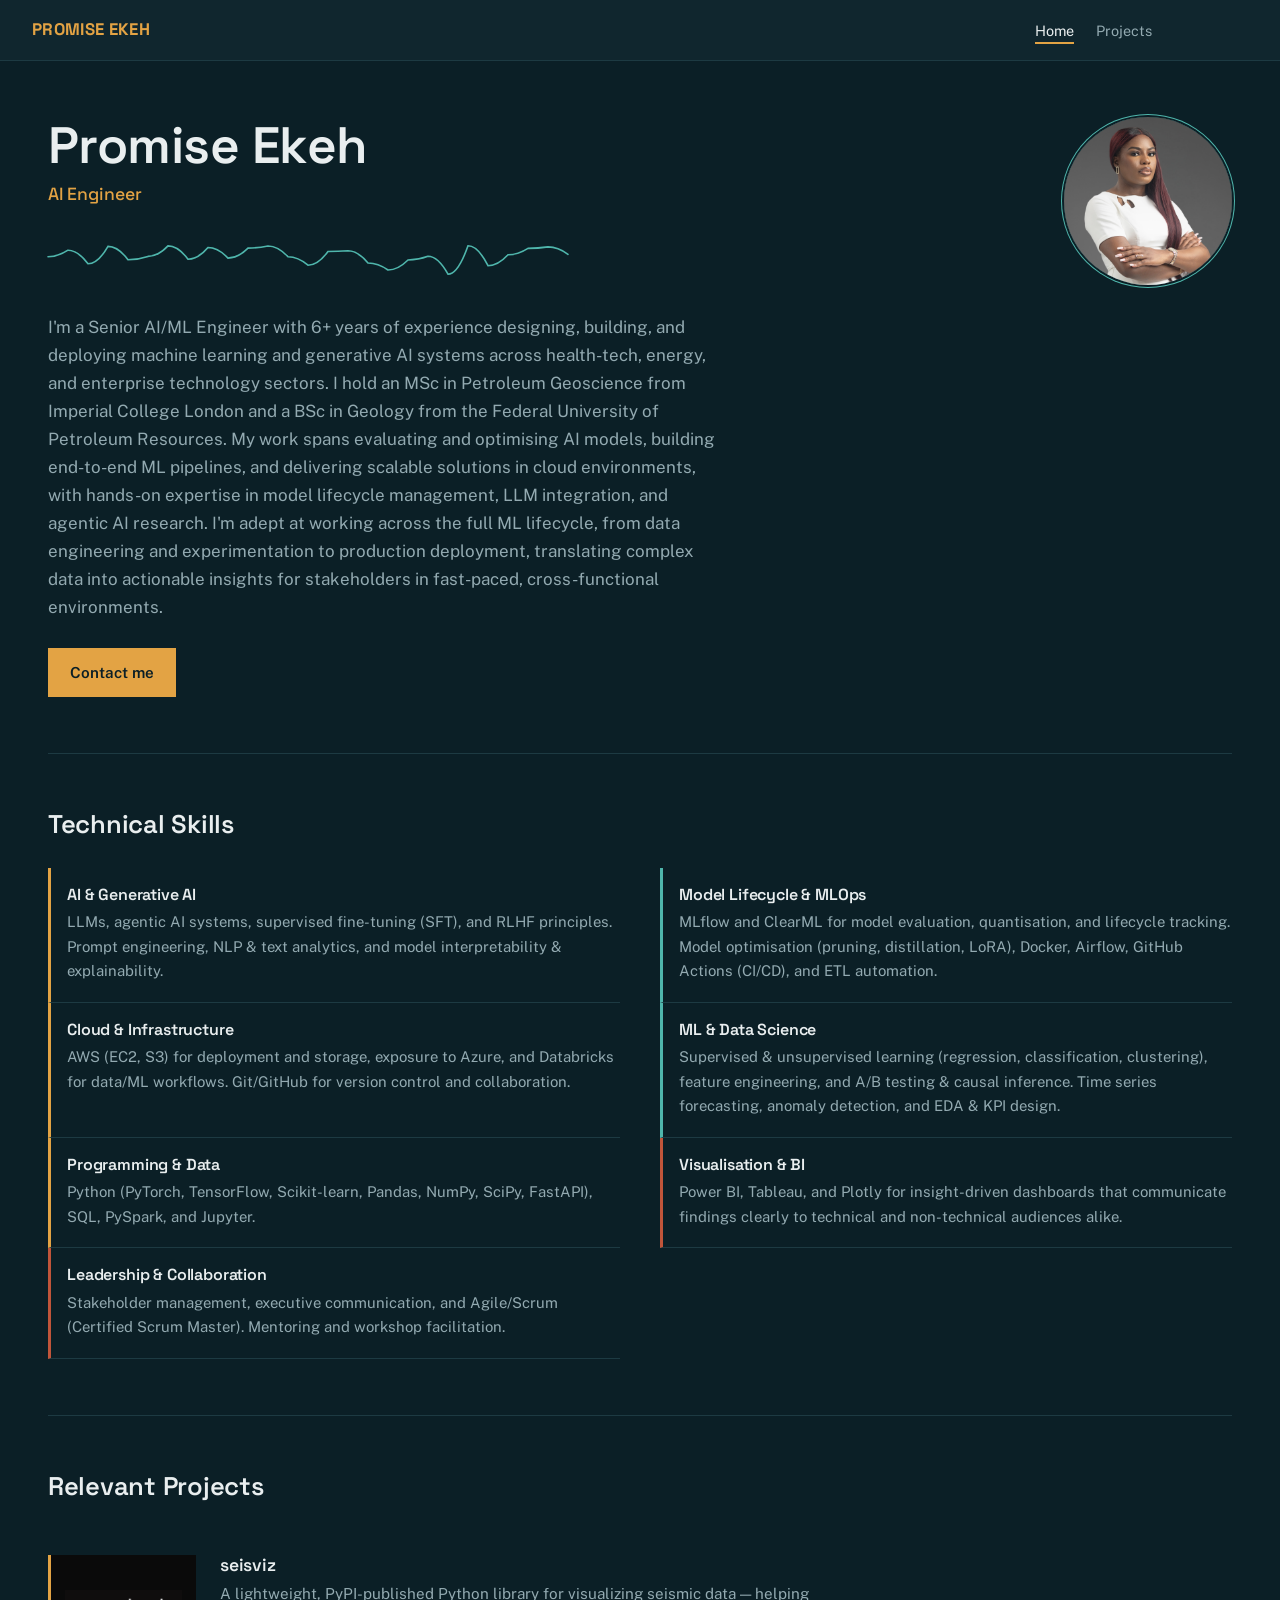
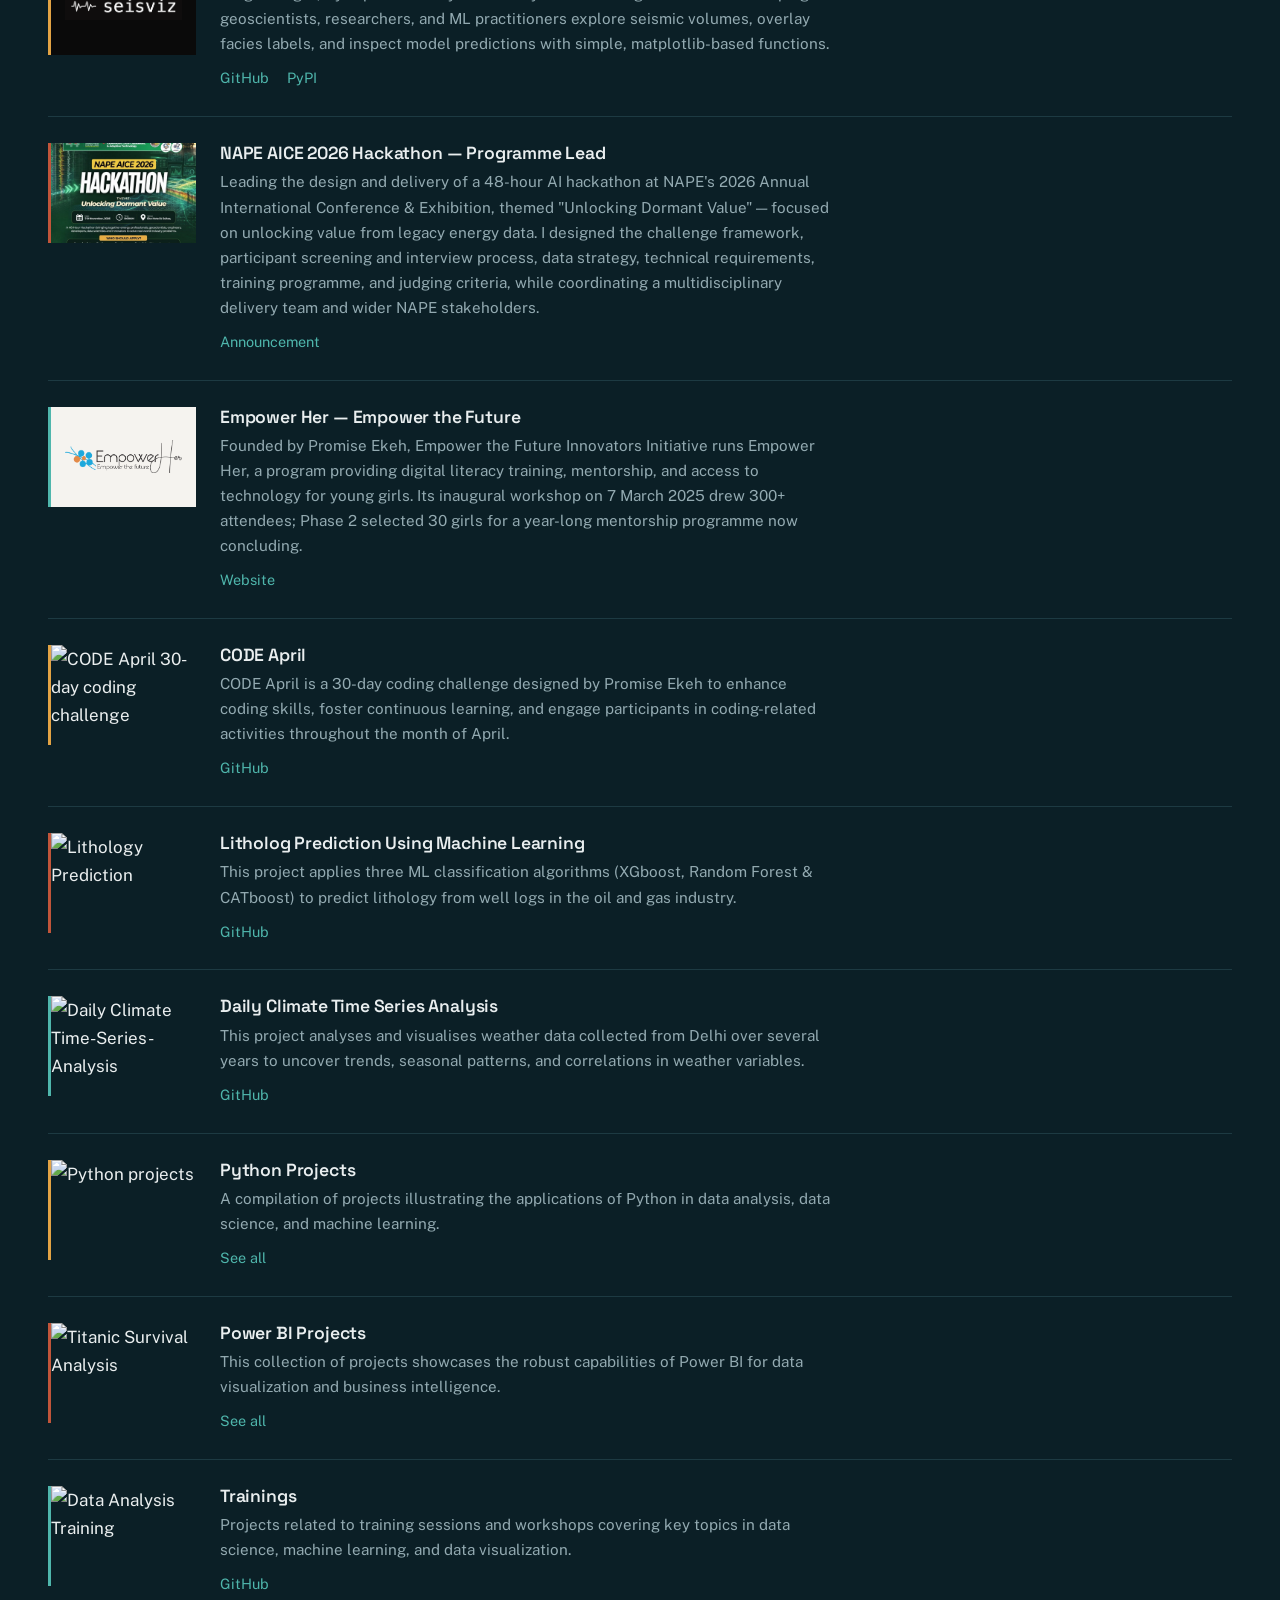
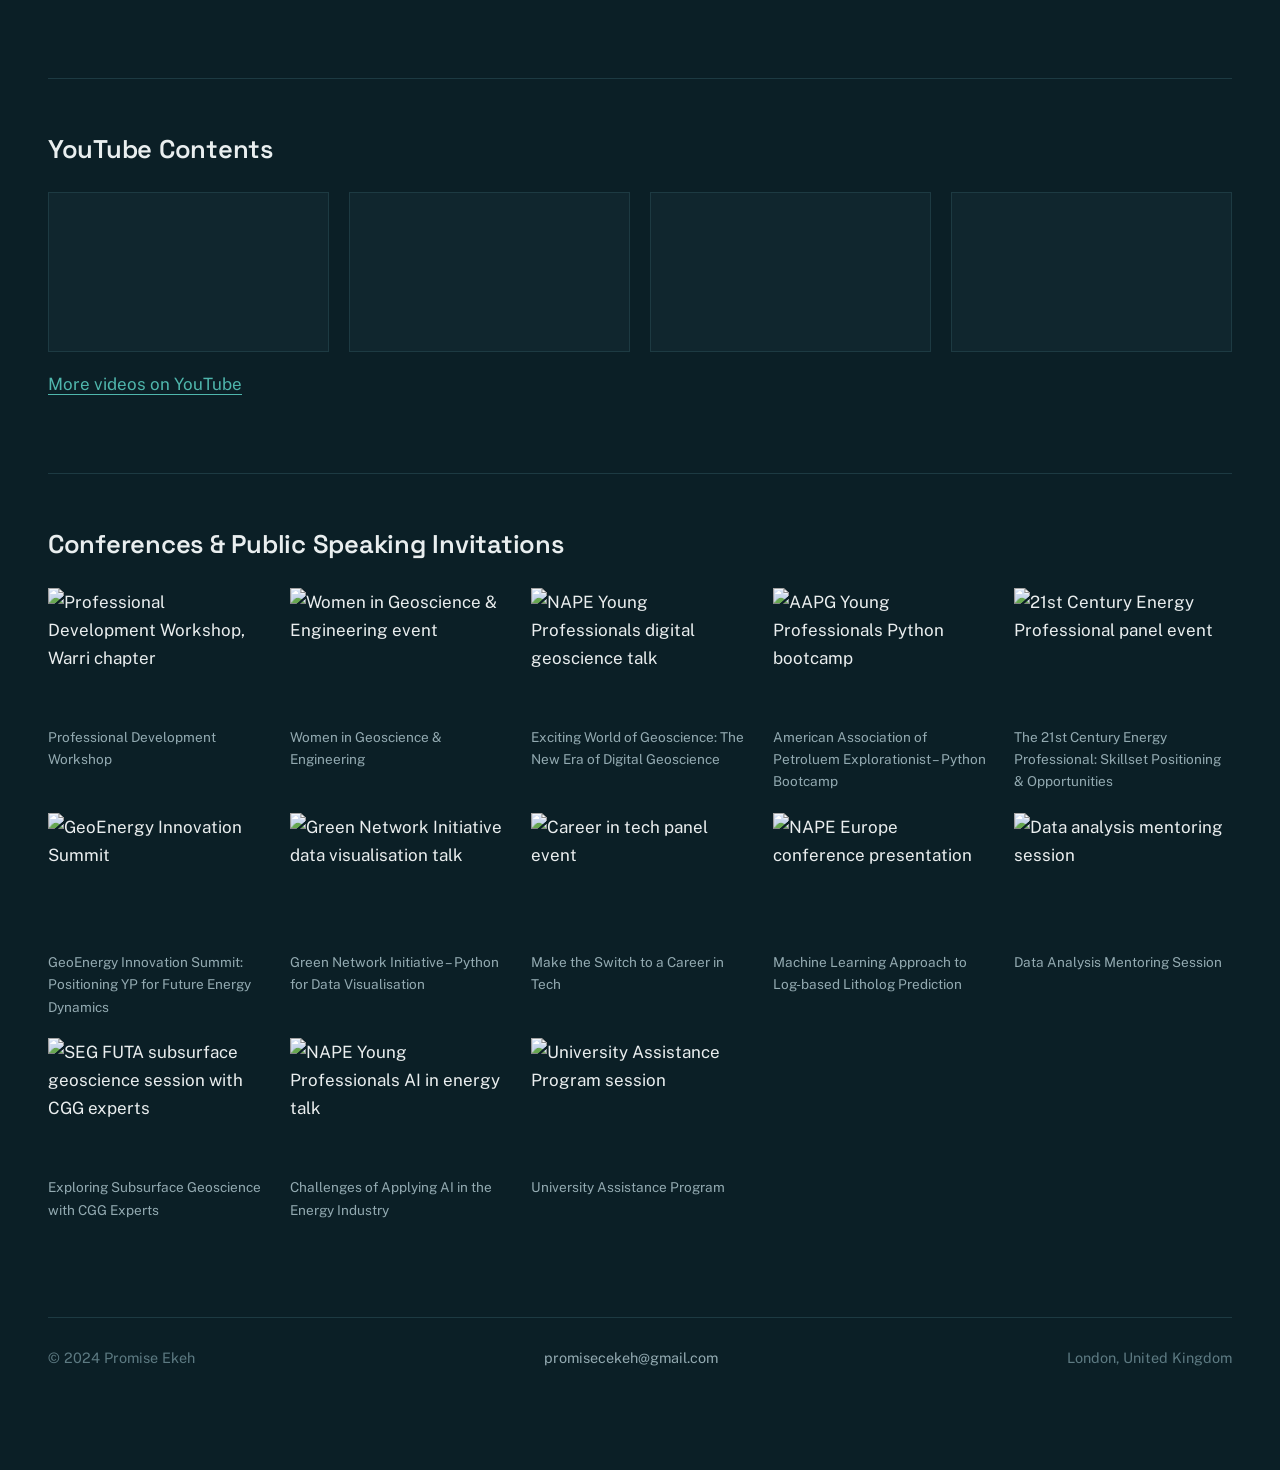
==== commit 7eae78d5: "Refactor navigation structure in index.html and projects.html for improved accessibility and layout " ====
--- a/index.html
+++ b/index.html
@@ -12,26 +12,28 @@
 </head>
 <body>
 
-	<input type="checkbox" id="nav-toggle" class="nav-toggle" />
-
 	<nav id="rail">
-		<span class="rail-mark">PROMISE EKEH</span>
-
-		<div class="rail-panel">
-			<ul class="rail-nav">
-				<li><a href="index.html" class="current">Home</a></li>
-				<li><a href="projects.html">Projects</a></li>
-			</ul>
-			<ul class="rail-social">
-				<li><a href="https://twitter.com/Promisekeh" target="_blank" aria-label="Twitter"><i class="fab fa-twitter"></i></a></li>
-				<li><a href="https://www.facebook.com/promisecekeh" target="_blank" aria-label="Facebook"><i class="fab fa-facebook-f"></i></a></li>
-				<li><a href="https://www.linkedin.com/in/promisekeh/" target="_blank" aria-label="LinkedIn"><i class="fab fa-linkedin"></i></a></li>
-				<li><a href="https://www.github.com/promiseekeh/" target="_blank" aria-label="GitHub"><i class="fab fa-github"></i></a></li>
-				<li><a href="https://www.youtube.com/@Promisekeh" target="_blank" aria-label="YouTube"><i class="fab fa-youtube"></i></a></li>
-			</ul>
+		<div class="rail-inner">
+			<input type="checkbox" id="nav-toggle" class="nav-toggle" />
+
+			<span class="rail-mark">PROMISE EKEH</span>
+
+			<div class="rail-panel">
+				<ul class="rail-nav">
+					<li><a href="index.html" class="current">Home</a></li>
+					<li><a href="projects.html">Projects</a></li>
+				</ul>
+				<ul class="rail-social">
+					<li><a href="https://twitter.com/Promisekeh" target="_blank" aria-label="Twitter"><i class="fab fa-twitter"></i></a></li>
+					<li><a href="https://www.facebook.com/promisecekeh" target="_blank" aria-label="Facebook"><i class="fab fa-facebook-f"></i></a></li>
+					<li><a href="https://www.linkedin.com/in/promisekeh/" target="_blank" aria-label="LinkedIn"><i class="fab fa-linkedin"></i></a></li>
+					<li><a href="https://www.github.com/promiseekeh/" target="_blank" aria-label="GitHub"><i class="fab fa-github"></i></a></li>
+					<li><a href="https://www.youtube.com/@Promisekeh" target="_blank" aria-label="YouTube"><i class="fab fa-youtube"></i></a></li>
+				</ul>
+			</div>
+
+			<label for="nav-toggle" class="nav-toggle-btn"><i class="fas fa-bars"></i> Menu</label>
 		</div>
-
-		<label for="nav-toggle" class="nav-toggle-btn"><i class="fas fa-bars"></i> Menu</label>
 	</nav>
 
 	<main id="main">
@@ -209,16 +211,16 @@
 				</div>
 				<div class="video-grid">
 					<div class="video-frame">
+						<iframe src="https://www.youtube.com/embed/MeGAaHVFyFM" title="YouTube video player" allow="accelerometer; autoplay; clipboard-write; encrypted-media; gyroscope; picture-in-picture" allowfullscreen></iframe>
+					</div>
+					<div class="video-frame">
+						<iframe src="https://www.youtube.com/embed/z2GJM5v2Iuo?si=r91eQQ-SFddVPXZW" title="YouTube video player" allow="accelerometer; autoplay; clipboard-write; encrypted-media; gyroscope; picture-in-picture" allowfullscreen></iframe>
+					</div>
+					<div class="video-frame">
+						<iframe src="https://www.youtube.com/embed/iJSNO8nJGc4?si=6Npl8JkLulYdHKsa" title="YouTube video player" allow="accelerometer; autoplay; clipboard-write; encrypted-media; gyroscope; picture-in-picture" allowfullscreen></iframe>
+					</div>
+					<div class="video-frame">
 						<iframe src="https://www.youtube.com/embed/rXdW5Kiaowk?si=5FbmlHQwGzYNH2qj" title="YouTube video player" allow="accelerometer; autoplay; clipboard-write; encrypted-media; gyroscope; picture-in-picture" allowfullscreen></iframe>
-					</div>
-					<div class="video-frame">
-						<iframe src="https://www.youtube.com/embed/z2GJM5v2Iuo?si=r91eQQ-SFddVPXZW" title="YouTube video player" allow="accelerometer; autoplay; clipboard-write; encrypted-media; gyroscope; picture-in-picture" allowfullscreen></iframe>
-					</div>
-					<div class="video-frame">
-						<iframe src="https://www.youtube.com/embed/iJSNO8nJGc4?si=6Npl8JkLulYdHKsa" title="YouTube video player" allow="accelerometer; autoplay; clipboard-write; encrypted-media; gyroscope; picture-in-picture" allowfullscreen></iframe>
-					</div>
-					<div class="video-frame">
-						<iframe src="https://www.youtube.com/embed/MeGAaHVFyFM" title="YouTube video player" allow="accelerometer; autoplay; clipboard-write; encrypted-media; gyroscope; picture-in-picture" allowfullscreen></iframe>
 					</div>
 				</div>
 				<p style="margin-top:18px;"><a href="https://www.youtube.com/@Promisekeh/videos" target="_blank" style="color:var(--teal); border-bottom:1px solid currentColor;">More videos on YouTube</a></p>
--- a/assets/css/style.css
+++ b/assets/css/style.css
@@ -16,8 +16,7 @@
 	--font-display: "Space Grotesk", "Segoe UI", sans-serif;
 	--font-body:    "Public Sans", "Segoe UI", sans-serif;
 
-	--rail-w: 84px;
-	--content-max: 1200px;
+	--content-max: 1320px;
 }
 
 /* ===========================================================
@@ -70,18 +69,22 @@
    Layout: rail + main
 =========================================================== */
 #rail {
-	position: fixed;
+	position: sticky;
 	top: 0;
-	left: 0;
-	bottom: 0;
-	width: var(--rail-w);
+	width: 100%;
 	background: var(--bg-panel);
-	border-right: 1px solid var(--line);
-	display: flex;
-	flex-direction: column;
+	border-bottom: 1px solid var(--line);
+	padding: 0 32px;
+	z-index: 20;
+}
+
+.rail-inner {
+	max-width: var(--content-max);
+	margin: 0 auto;
+	display: flex;
 	align-items: center;
-	padding: 22px 0;
-	z-index: 20;
+	justify-content: space-between;
+	padding: 16px 0;
 }
 
 .rail-mark {
@@ -89,28 +92,28 @@
 	font-weight: 700;
 	font-size: 1.05rem;
 	color: var(--amber);
-	writing-mode: vertical-rl;
-	text-orientation: mixed;
-	margin-bottom: auto;
 	letter-spacing: 0.02em;
 }
 
+.rail-panel {
+	display: flex;
+	align-items: center;
+	gap: 32px;
+}
+
 .rail-nav {
 	display: flex;
-	flex-direction: column;
-	gap: 28px;
+	gap: 22px;
 	list-style: none;
 	margin: 0;
 	padding: 0;
-	writing-mode: vertical-rl;
-	text-orientation: mixed;
 }
 
 .rail-nav a {
-	font-size: 0.85rem;
+	font-size: 0.9rem;
 	color: var(--ink-muted);
-	border-right: 2px solid transparent;
-	padding-right: 10px;
+	border-bottom: 2px solid transparent;
+	padding-bottom: 3px;
 	transition: color 0.15s ease, border-color 0.15s ease;
 }
 
@@ -122,10 +125,9 @@
 
 .rail-social {
 	display: flex;
-	flex-direction: column;
 	gap: 16px;
 	list-style: none;
-	margin: 24px 0 0;
+	margin: 0;
 	padding: 0;
 }
 
@@ -138,12 +140,12 @@
 .rail-social a:hover { color: var(--teal); }
 
 #main {
-	margin-left: var(--rail-w);
-	padding: 72px 48px 100px;
+	padding: 56px 48px 100px;
 }
 
 .wrap {
 	max-width: var(--content-max);
+	margin: 0 auto;
 }
 
 /* mobile nav toggle (checkbox hack, no JS) */
@@ -430,25 +432,9 @@
 /* ===========================================================
    Responsive
 =========================================================== */
-@media (max-width: 900px) {
-	:root { --rail-w: 0px; }
-
-	#rail {
-		position: sticky;
-		top: 0;
-		width: 100%;
-		height: auto;
-		flex-direction: row;
-		justify-content: space-between;
-		padding: 14px 20px;
-		border-right: 0;
-		border-bottom: 1px solid var(--line);
-	}
-
-	.rail-mark {
-		writing-mode: horizontal-tb;
-		margin-bottom: 0;
-	}
+@media (max-width: 720px) {
+	#rail { padding: 0 20px; }
+	.rail-inner { padding: 14px 0; }
 
 	.nav-toggle-btn {
 		display: flex;
@@ -459,12 +445,8 @@
 		cursor: pointer;
 	}
 
-	.rail-nav,
-	.rail-social {
+	.rail-panel {
 		display: none;
-	}
-
-	.rail-panel {
 		position: fixed;
 		top: 53px;
 		left: 0;
@@ -473,26 +455,21 @@
 		border-bottom: 1px solid var(--line);
 		padding: 18px 20px;
 		z-index: 19;
-	}
-
-	.nav-toggle:checked ~ .rail-panel { display: block; }
-	.rail-panel { display: none; }
-
-	.rail-panel .rail-nav,
-	.rail-panel .rail-social {
-		display: flex;
-		writing-mode: horizontal-tb;
-		flex-direction: row;
-		flex-wrap: wrap;
+		flex-direction: column;
+		align-items: flex-start;
 		gap: 18px;
 	}
 
-	.rail-panel .rail-nav a { border-right: 0; border-bottom: 2px solid transparent; padding: 0 0 4px; }
-	.rail-panel .rail-nav a:hover,
-	.rail-panel .rail-nav a.current { border-color: var(--amber); }
+	.nav-toggle:checked ~ .rail-panel { display: flex; }
+
+	.rail-nav,
+	.rail-social {
+		flex-wrap: wrap;
+	}
+
+	.rail-nav a { padding-bottom: 4px; }
 
 	#main {
-		margin-left: 0;
 		padding: 40px 22px 70px;
 	}
 
